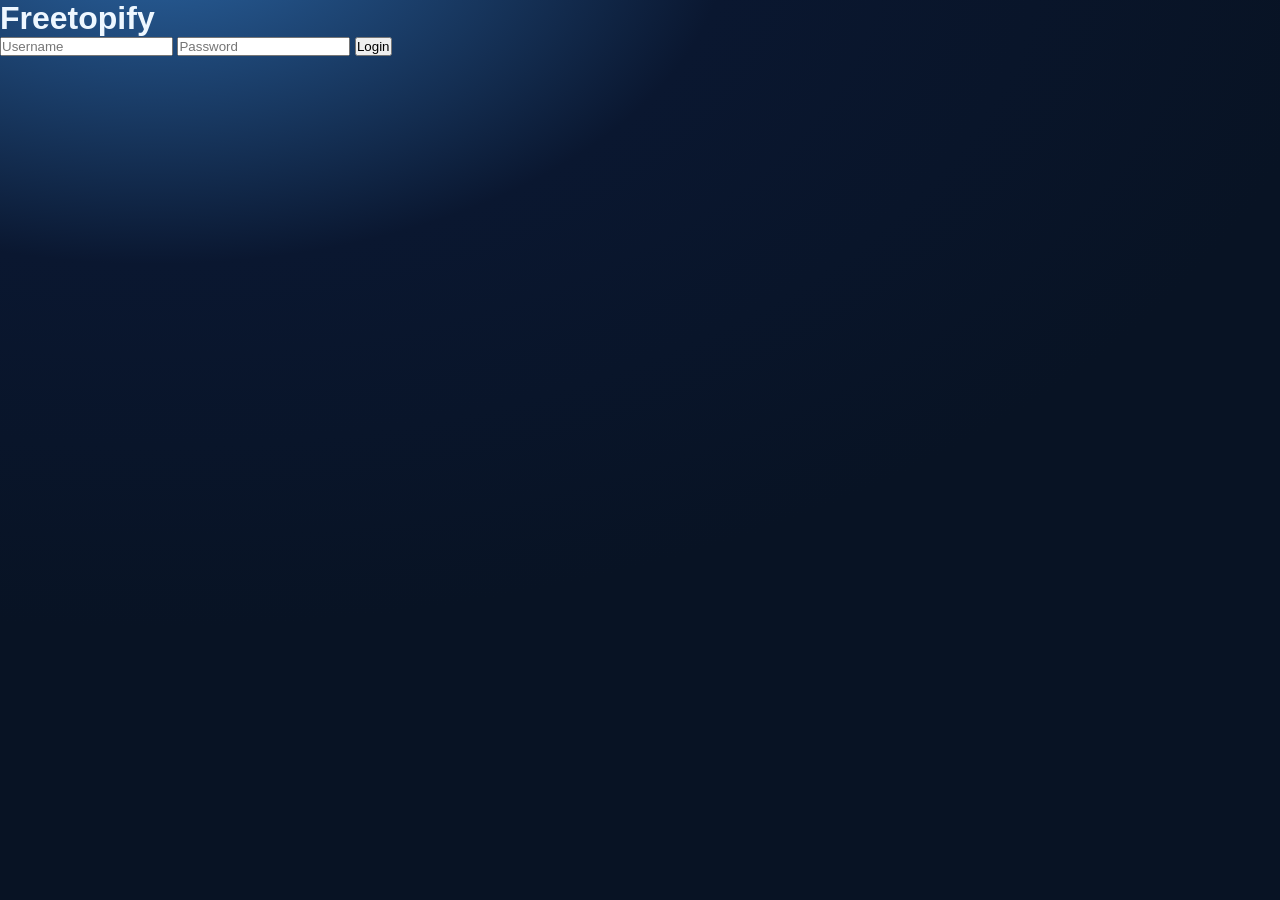
==== web/index.html @ 4fef8835 "style: apply modern Inter font family and fix header text orientation on root page" ====
<!doctype html>
<html lang="en">
<head>
  <meta charset="utf-8" />
  <meta name="viewport" content="width=device-width, initial-scale=1" />
  <title>Freetopify</title>
  <link rel="stylesheet" href="/web/css/reset.css" />
  <link rel="preconnect" href="https://fonts.googleapis.com">
  <link rel="preconnect" href="https://fonts.gstatic.com" crossorigin>
  <link href="https://fonts.googleapis.com/css2?family=Inter:wght@400;500;600;700&display=swap" rel="stylesheet">
  <link rel="stylesheet" href="/web/css/variables.css" />
  <link rel="stylesheet" href="/web/css/app.css" />
</head>
<body>
  <div class="app-shell">
    <aside class="sidebar">
      <div class="brand">Freetopify</div>
      <nav class="side-nav">
        <a href="#library" class="side-link">Library</a>
        <a href="#player" class="side-link">Now Playing</a>
        <a href="#downloads" class="side-link">Downloads</a>
        <a href="#settings" class="side-link">Settings</a>
      </nav>
    </aside>

    <section class="content-wrap">
      <header class="content-top">
        <div style="display:flex;align-items:center;gap:12px;">
          <button id="btn-global-back" class="secondary-btn" title="Back" disabled>← Back</button>
          <div class="content-title">Your Music</div>
        </div>
      </header>
      <main id="app" class="view">Loading...</main>
    </section>

    <aside class="right-panel" id="right-panel">
      <div class="right-title">Queue</div>
      <div id="queue-list" class="queue-list">No tracks queued</div>
    </aside>
  </div>

  <footer class="now-bar" id="now-bar">
    <div class="now-meta">
      <img class="thumb-img" id="now-thumb-img" alt="" />
      <div class="thumb-fallback" id="now-thumb-fallback">♪</div>
      <div class="now-text">
        <div class="now-title" id="now-title">Nothing playing</div>
        <div class="now-sub" id="now-sub">Pick a song from Library</div>
      </div>
    </div>

    <div class="now-controls">
      <div class="control-buttons">
        <button id="btn-shuffle" class="ctl"><svg viewBox="0 0 24 24" fill="currentColor" width="20" height="20"><path d="M10.59 9.17L5.41 4 4 5.41l5.17 5.17 1.42-1.41zM14.5 4l2.04 2.04L4 18.59 5.41 20 17.96 7.46 20 9.5V4h-5.5zm.33 9.41l-1.41 1.41 3.13 3.13L14.5 20H20v-5.5l-2.04 2.04-3.13-3.13z"/></svg></button>
        <button id="btn-prev" class="ctl"><svg viewBox="0 0 24 24" fill="currentColor" width="24" height="24"><path d="M6 6h2v12H6zm3.5 6l8.5 6V6z"/></svg></button>
        <button id="btn-play" class="ctl ctl-main"><svg viewBox="0 0 24 24" fill="currentColor" width="24" height="24"><path d="M8 5v14l11-7z"/></svg></button>
        <button id="btn-next" class="ctl"><svg viewBox="0 0 24 24" fill="currentColor" width="24" height="24"><path d="M6 18l8.5-6L6 6v12zM16 6v12h2V6h-2z"/></svg></button>
        <button id="btn-repeat" class="ctl"><svg viewBox="0 0 24 24" fill="currentColor" width="20" height="20"><path d="M7 7h10v3l4-4-4-4v3H5v6h2V7zm10 10H7v-3l-4 4 4 4v-3h12v-6h-2v4z"/></svg></button>
      </div>
      <div class="progress-wrap">
        <span id="now-time">0:00</span>
        <input id="seek" type="range" min="0" max="100" value="0" />
        <span id="now-dur">0:00</span>
      </div>
    </div>

    <div class="volume-wrap">
      <svg viewBox="0 0 24 24" fill="#9db8d2" width="20" height="20"><path d="M3 9v6h4l5 5V4L7 9H3zm13.5 3c0-1.77-1.02-3.29-2.5-4.03v8.05c1.48-.73 2.5-2.25 2.5-4.02zM14 3.23v2.06c2.89.86 5 3.54 5 6.71s-2.11 5.85-5 6.71v2.06c4.01-.91 7-4.49 7-8.77s-2.99-7.86-7-8.77z"/></svg>
      <input id="volume" type="range" min="0" max="100" value="80" />
    </div>
  </footer>

  <script type="module" src="/web/js/app.js"></script>
</body>
</html>
---- web/css/variables.css ----
:root {
  --bg: #0f141a;
  --surface: #18222d;
  --text: #e6edf3;
  --muted: #9fb1c1;
  --accent: #f59e0b;
}
---- web/css/app.css ----
:root {
  --bg0: #0a1730;
  --bg1: #102546;
  --bg2: #16345f;
  --bg3: #1d4578;
  --line: #3971ab;
  --text: #eef7ff;
  --muted: #b3cae3;
  --blue: #4aa3ff;
  --blue-2: #7ebcff;
  --radius-lg: 18px;
  --radius-md: 14px;
  --radius-sm: 10px;
  --space-1: 8px;
  --space-2: 16px;
  --space-3: 24px;
}

html, body {
  height: 100%;
}

body {
  margin: 0;
  font-family: "Inter", -apple-system, BlinkMacSystemFont, "Segoe UI", Roboto, Oxygen, Ubuntu, Cantarell, "Open Sans", "Helvetica Neue", sans-serif;
  color: var(--text);
  background: radial-gradient(1200px 700px at 12% -8%, #2b65a3 0%, var(--bg0) 48%, #081324 100%);
  overflow: hidden;
}

a { color: inherit; }

.app-shell {
  height: calc(100vh - 96px);
  display: grid;
  grid-template-columns: 260px minmax(720px, 1fr) 300px;
  gap: var(--space-2);
  padding: var(--space-2);
}

.sidebar, .content-wrap, .right-panel {
  position: relative;
  background: linear-gradient(180deg, rgba(29,69,120,0.48), rgba(11,25,44,0.88));
  border: 1px solid rgba(126, 188, 255, 0.14);
  border-radius: var(--radius-lg);
  backdrop-filter: blur(8px);
  box-shadow: 0 12px 36px rgba(3, 8, 20, 0.35);
}

.sidebar::before, .content-wrap::before, .right-panel::before, .panel::before {
  content: "";
  position: absolute;
  inset: 0;
  border-radius: inherit;
  padding: 1px;
  background: linear-gradient(135deg, rgba(170, 220, 255, 0.26), rgba(102, 172, 245, 0.08) 45%, rgba(60, 112, 170, 0.04));
  -webkit-mask: linear-gradient(#000 0 0) content-box, linear-gradient(#000 0 0);
  -webkit-mask-composite: xor;
  mask-composite: exclude;
  pointer-events: none;
}

.sidebar {
  padding: 20px 16px;
}

.brand {
  font-weight: 800;
  font-size: 2rem;
  letter-spacing: 0.4px;
  margin-bottom: 22px;
}

.side-nav {
  display: grid;
  gap: 8px;
}

.side-link {
  text-decoration: none;
  color: var(--muted);
  padding: 12px 14px;
  border-radius: var(--radius-sm);
  font-size: 1rem;
  font-weight: 600;
}

.side-link:hover,
.side-link.active {
  color: var(--text);
  background: rgba(44, 142, 255, 0.22);
}

.content-wrap {
  display: grid;
  grid-template-rows: auto 1fr;
  overflow: hidden;
}

.content-top {
  padding: var(--space-2) var(--space-3) 12px;
  border-bottom: 1px solid rgba(98, 168, 255, 0.18);
}

.content-title {
  font-size: 1.45rem;
  font-weight: 750;
}

.view {
  overflow: auto;
  padding: var(--space-2) var(--space-3);
}

.right-panel {
  padding: var(--space-2) 14px;
  overflow: hidden;
  display: grid;
  grid-template-rows: auto 1fr;
}

.right-title {
  font-size: 1.1rem;
  font-weight: 700;
  margin-bottom: 12px;
}

.queue-list {
  overflow: auto;
  color: var(--muted);
  font-size: 0.95rem;
}

.now-bar {
  height: 80px;
  margin: 0 var(--space-2) var(--space-2);
  border: 1px solid rgba(83, 145, 206, 0.16);
  border-radius: var(--radius-md);
  background: linear-gradient(180deg, rgba(24,58,96,0.86), rgba(10,24,42,0.95));
  display: grid;
  grid-template-columns: 1fr minmax(460px, 1.6fr) 1fr;
  gap: 12px;
  align-items: center;
  padding: 8px 14px;
  box-shadow: 0 10px 30px rgba(2, 10, 22, 0.45);
}

.now-meta {
  display: flex;
  align-items: center;
  gap: 12px;
  min-width: 0;
}

.thumb-fallback, .thumb-img {
  width: 56px;
  height: 56px;
  border-radius: 10px;
}

.thumb-fallback {
  background: linear-gradient(135deg, #2c8eff, #12395b);
  display: grid;
  place-items: center;
  font-size: 1.2rem;
  font-weight: 700;
  flex: 0 0 auto;
}

.thumb-img {
  object-fit: cover;
  border: 1px solid rgba(126, 188, 255, 0.32);
}

.now-text { min-width: 0; }

.now-title {
  font-size: 0.95rem;
  font-weight: 700;
  white-space: nowrap;
  overflow: hidden;
  text-overflow: ellipsis;
}

.now-sub {
  font-size: 0.82rem;
  color: var(--muted);
  white-space: nowrap;
  overflow: hidden;
  text-overflow: ellipsis;
}

.now-controls {
  display: grid;
  gap: 6px;
}

.control-buttons {
  display: flex;
  justify-content: center;
  gap: 10px;
}

.ctl {
  width: 38px;
  height: 38px;
  border-radius: 50%;
  border: none;
  background: transparent;
  color: #9db8d2;
  cursor: pointer;
  display: flex;
  align-items: center;
  justify-content: center;
  transition: all 0.2s ease;
}
.ctl:hover {
  color: #fff;
  background: rgba(255, 255, 255, 0.1);
}
.ctl-active {
  color: var(--blue);
}

.ctl-main {
  width: 44px;
  height: 44px;
  background: var(--blue);
  color: #04101b;
}
.ctl-main:hover {
  background: #90c2f8;
  color: #04101b;
  transform: scale(1.05);
}

.progress-wrap {
  display: grid;
  grid-template-columns: 42px 1fr 42px;
  align-items: center;
  gap: 8px;
  color: var(--muted);
  font-size: 0.78rem;
}

input[type="range"] {
  accent-color: var(--blue-2);
}

.volume-wrap {
  display: flex;
  justify-content: flex-end;
  align-items: center;
  gap: 8px;
}

.volume-wrap input {
  width: 140px;
}

.panel {
  position: relative;
  background: rgba(8, 18, 30, 0.66);
  border: 1px solid rgba(98, 168, 255, 0.14);
  border-radius: var(--radius-md);
  padding: 14px;
  box-shadow: inset 0 1px 0 rgba(189, 231, 255, 0.06);
}

.player-hero {
  position: relative;
  overflow: hidden;
  min-height: 460px;
}

.player-ambient {
  position: absolute;
  inset: -20% -10% auto -10%;
  height: 70%;
  background:
    radial-gradient(circle at 25% 40%, rgba(108, 189, 255, 0.30), transparent 44%),
    radial-gradient(circle at 65% 30%, rgba(111, 98, 255, 0.22), transparent 48%),
    radial-gradient(circle at 50% 70%, rgba(29, 107, 201, 0.28), transparent 50%);
  filter: blur(36px) saturate(1.2);
  pointer-events: none;
}

.player-stage {
  position: relative;
  z-index: 1;
  display: grid;
  grid-template-columns: 360px minmax(260px, 1fr);
  gap: 28px;
  align-items: center;
  min-height: 400px;
  padding: 16px 10px 8px;
}

.vinyl-wrap {
  display: grid;
  place-items: center;
}

.vinyl-disk {
  width: 300px;
  height: 300px;
  border-radius: 50%;
  position: relative;
  background:
    radial-gradient(circle at 50% 50%, #0f1d2b 0 18%, #05090f 19% 100%);
  box-shadow:
    0 0 0 8px rgba(119, 187, 255, 0.06),
    0 30px 50px rgba(3, 8, 20, 0.65),
    0 0 80px rgba(85, 170, 255, 0.2);
}

.vinyl-grooves {
  position: absolute;
  inset: 8%;
  border-radius: 50%;
  background:
    repeating-radial-gradient(circle at center,
      rgba(230, 245, 255, 0.04) 0 1px,
      rgba(0, 0, 0, 0) 1px 6px);
}

.vinyl-art, .vinyl-fallback {
  position: absolute;
  width: 148px;
  height: 148px;
  border-radius: 50%;
  left: 50%;
  top: 50%;
  transform: translate(-50%, -50%);
}

.vinyl-art {
  object-fit: cover;
  border: 3px solid rgba(195, 227, 255, 0.35);
}

.vinyl-fallback {
  display: grid;
  place-items: center;
  background: linear-gradient(135deg, #5caeff, #1d4f82);
  color: #eaf6ff;
  font-size: 2rem;
  font-weight: 800;
}

.vinyl-core {
  position: absolute;
  width: 16px;
  height: 16px;
  border-radius: 50%;
  background: #d4e7fb;
  left: 50%;
  top: 50%;
  transform: translate(-50%, -50%);
  box-shadow: 0 0 0 3px #5a6f85;
}

.vinyl-disk.spinning {
  animation: spinDisc 10s linear infinite;
}

@keyframes spinDisc {
  from { transform: rotate(0deg); }
  to { transform: rotate(360deg); }
}

.player-meta {
  max-width: 720px;
}

.hero-title {
  font-size: clamp(1.8rem, 3vw, 3rem);
  line-height: 1.08;
  font-weight: 800;
  letter-spacing: 0.2px;
  margin-top: 2px;
  text-wrap: balance;
}

.hero-path {
  margin-top: 10px;
  color: var(--muted);
  font-size: 0.95rem;
  overflow-wrap: anywhere;
}

.crumb {
  color: var(--muted);
  margin-bottom: 12px;
  font-size: 0.95rem;
}

.crumb a {
  color: var(--muted);
  text-decoration: none;
}

.crumb a:hover {
  color: var(--text);
}

.section-title {
  font-weight: 700;
  margin-bottom: 10px;
}

.folder-grid {
  display: grid;
  grid-template-columns: repeat(auto-fill, minmax(280px, 1fr));
  gap: 14px;
}

.folder-card {
  position: relative;
  display: flex;
  align-items: center;
  gap: 16px;
  background: #0c1b2b;
  border: 1px solid rgba(98, 168, 255, 0.16);
  padding: 12px;
  border-radius: var(--radius-md);
  cursor: pointer;
  box-shadow: inset 0 1px 0 rgba(189,231,255,0.04);
  transition: transform 180ms ease, border-color 180ms ease, box-shadow 180ms ease, background 180ms ease;
  text-align: left;
  width: 100%;
  box-sizing: border-box;
}

.folder-card:hover {
  border-color: rgba(126, 188, 255, 0.52);
  background: #122943;
  transform: translateY(-2px);
  box-shadow: 0 8px 24px rgba(3, 8, 20, 0.28);
}

.folder-card-cover-wrap {
  width: 64px;
  height: 64px;
  border-radius: var(--radius-sm);
  overflow: hidden;
  flex-shrink: 0;
  background: linear-gradient(135deg, #1d4578, #0a1730);
  display: grid;
  place-items: center;
  box-shadow: 0 4px 12px rgba(0, 0, 0, 0.3);
}

.folder-card-cover {
  width: 100%;
  height: 100%;
  object-fit: cover;
  transition: transform 300ms ease;
}

.folder-card:hover .folder-card-cover {
  transform: scale(1.08);
}

.folder-card-body {
  display: flex;
  flex-direction: column;
  gap: 4px;
  overflow: hidden;
}

.folder-card-body strong {
  font-size: 1.05rem;
  font-weight: 700;
  color: var(--text);
  white-space: nowrap;
  overflow: hidden;
  text-overflow: ellipsis;
}

.folder-card .track-ext {
  color: var(--muted);
  font-size: 0.85rem;
}

.track-table {
  width: 100%;
  border-collapse: collapse;
}

.track-table tr {
  border-bottom: 1px solid rgba(98, 168, 255, 0.1);
}

.track-table td {
  padding: 10px 6px;
  vertical-align: middle;
}

.track-row-btn {
  width: 100%;
  display: grid;
  grid-template-columns: 38px 1fr 56px 64px;
  align-items: center;
  gap: 10px;
  background: transparent;
  border: none;
  color: var(--text);
  text-align: left;
  cursor: pointer;
  padding: 0;
}

.mini-thumb-fallback, .mini-thumb-img {
  width: 34px;
  height: 34px;
  border-radius: 8px;
}

.mini-thumb-fallback {
  background: linear-gradient(135deg, #2c8eff, #12395b);
  display: grid;
  place-items: center;
  font-size: 0.8rem;
  font-weight: 700;
}

.mini-thumb-img {
  object-fit: cover;
  border: 1px solid rgba(126, 188, 255, 0.32);
}

.track-name {
  font-size: 0.95rem;
  white-space: nowrap;
  overflow: hidden;
  text-overflow: ellipsis;
}

.track-ext, .track-time {
  color: var(--muted);
  font-size: 0.82rem;
  text-align: right;
}

.empty-note {
  text-align: left !important;
  color: var(--muted) !important;
  padding: 10px 2px;
}

.primary-btn {
  background: var(--blue);
  color: #04101b;
  border: none;
  border-radius: 999px;
  padding: 10px 16px;
  font-weight: 700;
  cursor: pointer;
}

.secondary-btn {
  background: rgba(74, 163, 255, 0.14);
  color: var(--text);
  border: 1px solid rgba(126, 188, 255, 0.45);
  border-radius: 999px;
  padding: 8px 12px;
  font-weight: 700;
  cursor: pointer;
}

.secondary-btn:disabled {
  opacity: 0.45;
  cursor: default;
}

.form-grid {
  display: grid;
  gap: 10px;
}

.text-input, .select-input {
  width: 100%;
  background: #0b1a29;
  border: 1px solid rgba(98, 168, 255, 0.28);
  border-radius: 10px;
  color: var(--text);
  padding: 10px 12px;
}

.log {
  margin-top: 12px;
  min-height: 180px;
  max-height: 280px;
  overflow: auto;
  background: #081522;
  border: 1px solid rgba(98, 168, 255, 0.22);
  border-radius: 10px;
  padding: 10px;
  color: var(--muted);
  font-size: 0.83rem;
}

@media (max-width: 1200px) {
  .app-shell {
    grid-template-columns: 220px 1fr;
  }
  .right-panel { display: none; }
}

@media (max-width: 900px) {
  .app-shell {
    grid-template-columns: 1fr;
    height: calc(100vh - 120px);
  }
  .sidebar { display: none; }
  .now-bar {
    grid-template-columns: 1fr;
    height: auto;
    gap: 8px;
  }
  .volume-wrap { justify-content: flex-start; }
  .player-stage {
    grid-template-columns: 1fr;
    justify-items: center;
    text-align: center;
    min-height: auto;
  }
  .vinyl-disk {
    width: 240px;
    height: 240px;
  }
  .vinyl-art, .vinyl-fallback {
    width: 118px;
    height: 118px;
  }
}

/* Modal metadata editor */
.meta-modal {
  position: fixed;
  inset: 0;
  display: grid;
  place-items: center;
  background: rgba(2, 6, 12, 0.6);
  z-index: 9998;
}
.meta-panel {
  width: min(760px, 92%);
  max-height: 86vh;
  overflow: auto;
  padding: 18px;
  box-shadow: 0 20px 60px rgba(2,10,22,0.7);
}
.meta-panel .text-input {
  width: 100%;
}

.meta-panel textarea.text-input {
  min-height: 80px;
  resize: vertical;
}
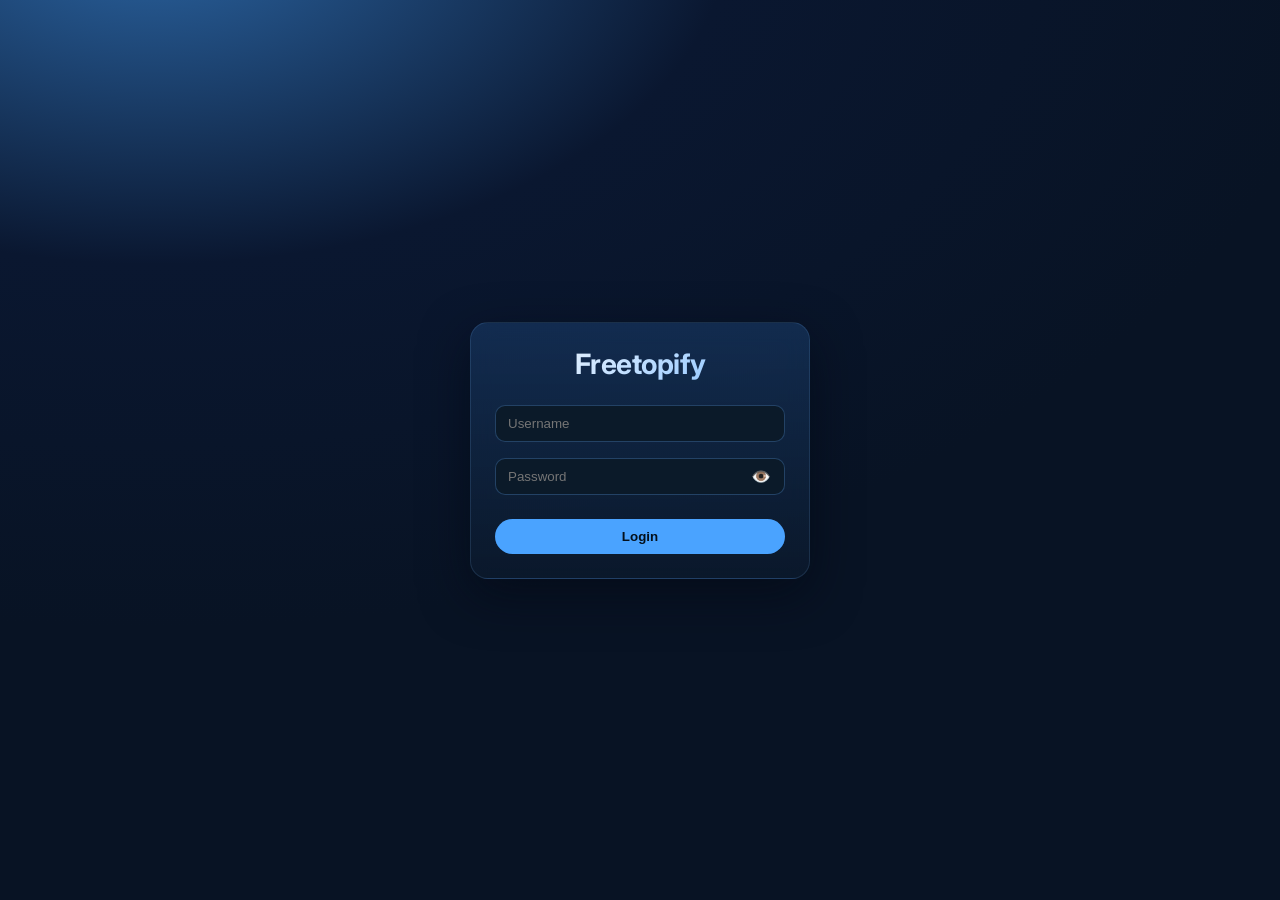
==== commit 372cd415: "fix: harden auth and web client handling" ====
--- a/web/index.html
+++ b/web/index.html
@@ -5,9 +5,6 @@
   <meta name="viewport" content="width=device-width, initial-scale=1" />
   <title>Freetopify</title>
   <link rel="stylesheet" href="/web/css/reset.css" />
-  <link rel="preconnect" href="https://fonts.googleapis.com">
-  <link rel="preconnect" href="https://fonts.gstatic.com" crossorigin>
-  <link href="https://fonts.googleapis.com/css2?family=Inter:wght@400;500;600;700&display=swap" rel="stylesheet">
   <link rel="stylesheet" href="/web/css/variables.css" />
   <link rel="stylesheet" href="/web/css/app.css" />
 </head>
--- a/web/css/app.css
+++ b/web/css/app.css
@@ -25,13 +25,17 @@
   font-family: "Inter", -apple-system, BlinkMacSystemFont, "Segoe UI", Roboto, Oxygen, Ubuntu, Cantarell, "Open Sans", "Helvetica Neue", sans-serif;
   color: var(--text);
   background: radial-gradient(1200px 700px at 12% -8%, #2b65a3 0%, var(--bg0) 48%, #081324 100%);
+  display: flex;
+  flex-direction: column;
+  height: 100dvh;
   overflow: hidden;
 }
 
 a { color: inherit; }
 
 .app-shell {
-  height: calc(100vh - 96px);
+  flex: 1;
+  min-height: 0;
   display: grid;
   grid-template-columns: 260px minmax(720px, 1fr) 300px;
   gap: var(--space-2);
@@ -132,6 +136,7 @@
 }
 
 .now-bar {
+  flex-shrink: 0;
   height: 80px;
   margin: 0 var(--space-2) var(--space-2);
   border: 1px solid rgba(83, 145, 206, 0.16);
@@ -661,4 +666,125 @@
   resize: vertical;
 }
 
-
+/* =========================================
+   RESPONSIVE DESIGN BREAKPOINTS
+========================================= */
+
+/* Tablet / Small Desktop */
+@media (max-width: 1024px) {
+  .app-shell {
+    grid-template-columns: 200px 1fr;
+    grid-template-rows: 1fr auto;
+  }
+  
+  /* Move right panel (queue) below the main content */
+  .right-panel {
+    grid-column: 1 / -1;
+    min-height: 200px;
+    height: auto;
+  }
+}
+
+/* Mobile Devices */
+@media (max-width: 768px) {
+  .app-shell {
+    display: flex;
+    flex-direction: column;
+    height: auto;
+    min-height: 0;
+    padding: var(--space-1);
+  }
+
+  .content-wrap {
+    flex: 1;
+    min-height: 0;
+  }
+
+  .right-panel {
+    flex-shrink: 0;
+  }
+
+  .sidebar {
+    padding: 12px;
+    display: flex;
+    flex-direction: column;
+    gap: 8px;
+  }
+  
+  .brand {
+    font-size: 1.5rem;
+    margin-bottom: 0;
+    text-align: center;
+  }
+
+  /* Make sidebar navigation horizontal and scrollable */
+  .side-nav {
+    display: flex;
+    flex-direction: row;
+    overflow-x: auto;
+    gap: 8px;
+    padding-bottom: 4px;
+    /* hide scrollbar */
+    -ms-overflow-style: none;  
+    scrollbar-width: none;  
+  }
+  .side-nav::-webkit-scrollbar { 
+    display: none; 
+  }
+  .side-link {
+    white-space: nowrap;
+    padding: 8px 12px;
+    font-size: 0.9rem;
+  }
+
+  /* Adjust main content view */
+  .view {
+    padding: var(--space-1);
+  }
+
+  .content-top {
+    padding: var(--space-1) var(--space-1) 8px;
+  }
+
+  /* Folder grid should fit 2 items on narrow screens */
+  .folder-grid {
+    grid-template-columns: repeat(auto-fill, minmax(140px, 1fr));
+    gap: 12px;
+  }
+
+  .folder-card-body strong {
+    font-size: 0.9rem;
+  }
+
+  /* Track table adjustments */
+  .track-time, .track-ext {
+    font-size: 0.8rem;
+  }
+
+  /* Now Playing Bar vertical stacking */
+  .now-bar {
+    height: auto;
+    grid-template-columns: 1fr;
+    grid-template-rows: auto auto auto;
+    gap: 16px;
+    padding: 16px;
+    margin: 0 var(--space-1) var(--space-1);
+  }
+
+  .now-meta {
+    justify-content: center;
+    text-align: center;
+  }
+
+  .volume-wrap {
+    justify-content: center;
+  }
+
+  /* Accessibility touch targets */
+  .primary-btn, .secondary-btn, .ctl {
+    min-height: 44px;
+    min-width: 44px;
+  }
+}
+
+
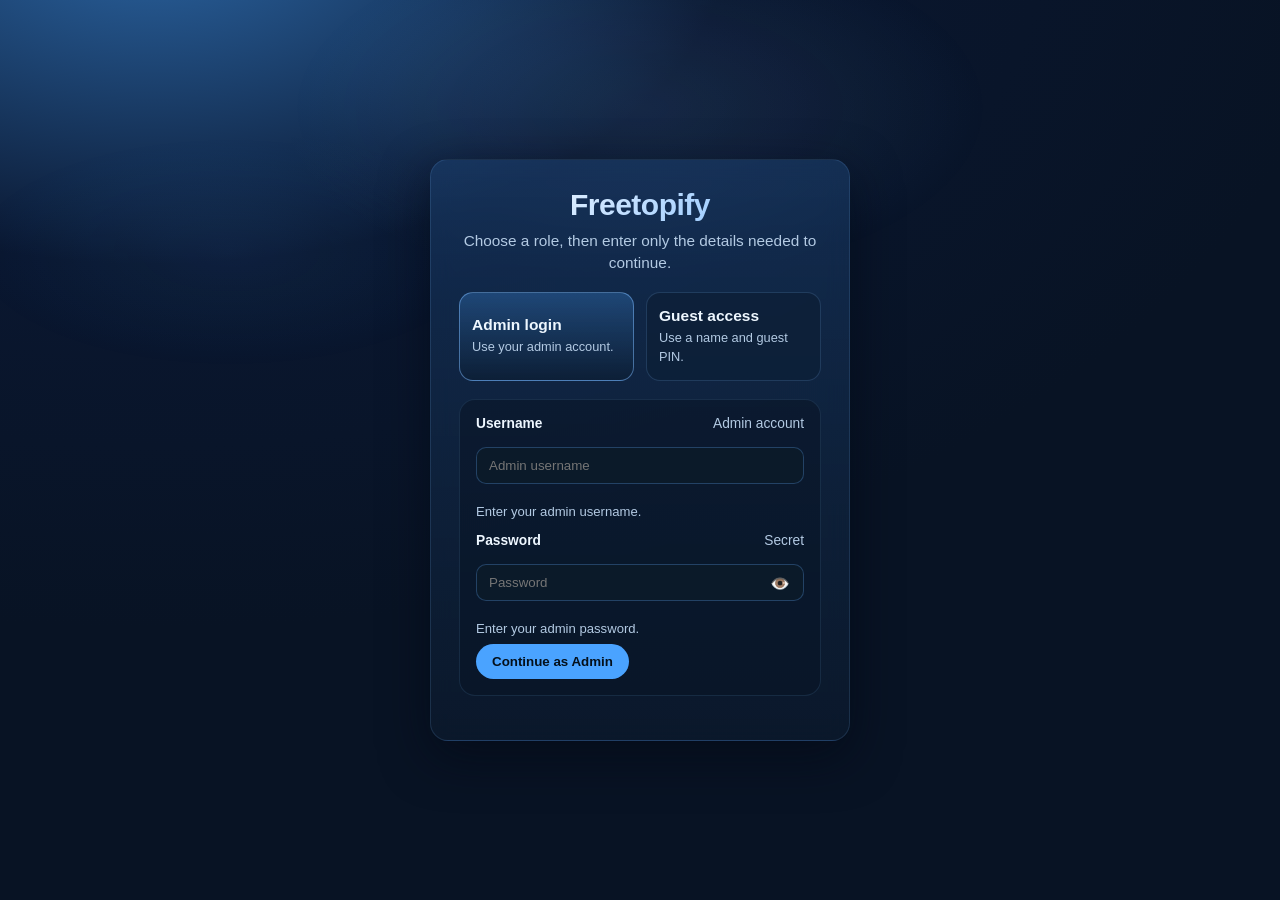
==== commit 9ea92aa6: "web: simplify login and support guest access" ====
--- a/web/index.html
+++ b/web/index.html
@@ -67,6 +67,6 @@
     </div>
   </footer>
 
-  <script type="module" src="/web/js/app.js"></script>
+  <script type="module" src="/web/js/app.js?v=20260524-1"></script>
 </body>
 </html>
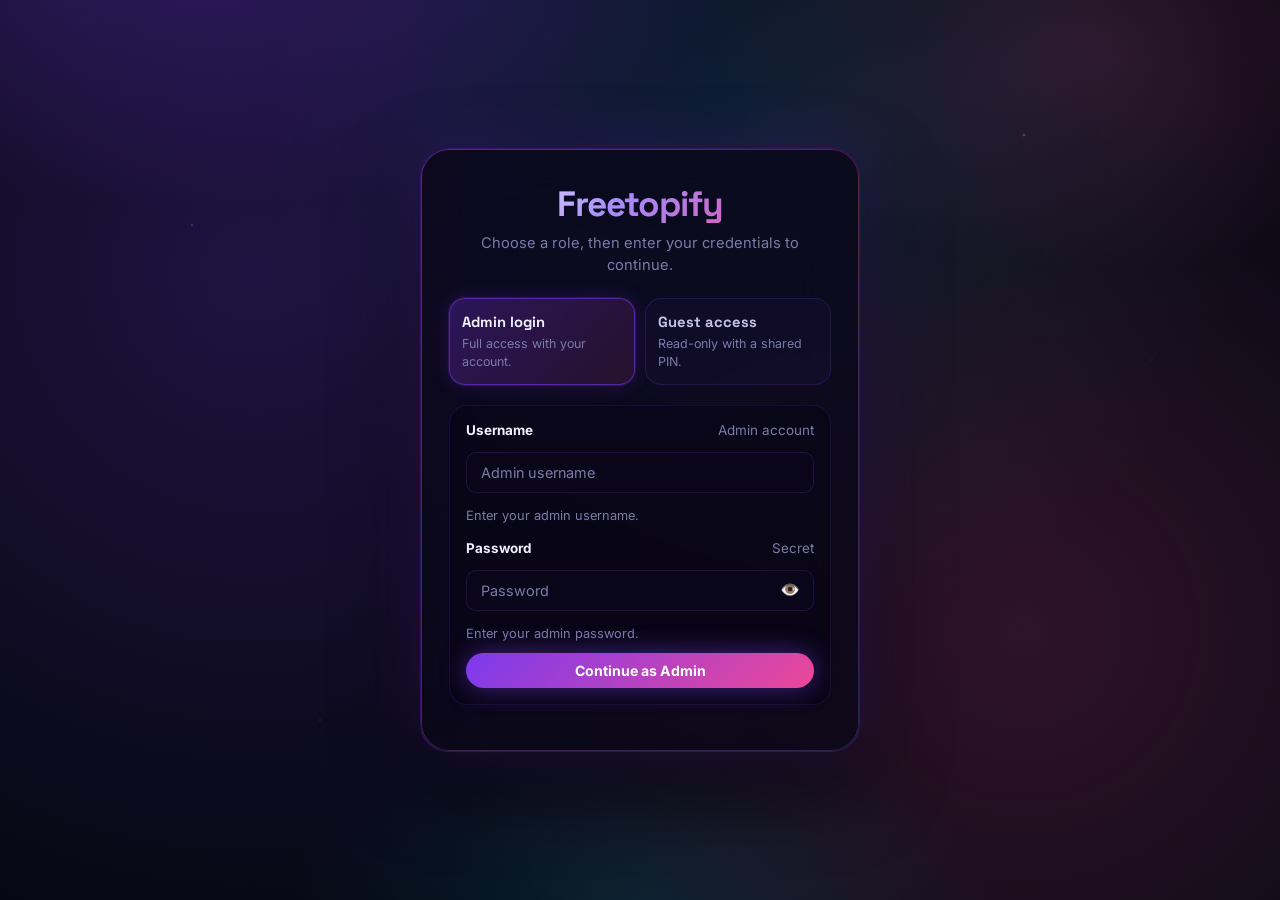
==== commit c53de5c0: "style: gen z redesign — neon glassmorphism, full responsive, about overhaul Complete frontend overha" ====
--- a/web/index.html
+++ b/web/index.html
@@ -3,20 +3,40 @@
 <head>
   <meta charset="utf-8" />
   <meta name="viewport" content="width=device-width, initial-scale=1" />
+  <meta name="description" content="Freetopify — Private, folder-first music player for your local network." />
   <title>Freetopify</title>
-  <link rel="stylesheet" href="/web/css/reset.css" />
-  <link rel="stylesheet" href="/web/css/variables.css" />
-  <link rel="stylesheet" href="/web/css/app.css" />
+  <link rel="preconnect" href="https://fonts.googleapis.com" />
+  <link rel="preconnect" href="https://fonts.gstatic.com" crossorigin />
+  <link href="https://fonts.googleapis.com/css2?family=Space+Grotesk:wght@400;500;600;700&family=Inter:ital,wght@0,400;0,500;0,600;0,700;0,800;1,400&display=swap" rel="stylesheet" />
+  <link rel="stylesheet" href="/web/css/reset.css?v=20260524-8" />
+  <link rel="stylesheet" href="/web/css/variables.css?v=20260524-8" />
+  <link rel="stylesheet" href="/web/css/app.css?v=20260524-8" />
 </head>
 <body>
   <div class="app-shell">
     <aside class="sidebar">
       <div class="brand">Freetopify</div>
       <nav class="side-nav">
-        <a href="#library" class="side-link">Library</a>
-        <a href="#player" class="side-link">Now Playing</a>
-        <a href="#downloads" class="side-link">Downloads</a>
-        <a href="#settings" class="side-link">Settings</a>
+        <a href="#library" class="side-link" id="nav-library">
+          <svg class="nav-icon" viewBox="0 0 24 24" fill="currentColor"><path d="M20 2H8c-1.1 0-2 .9-2 2v12c0 1.1.9 2 2 2h12c1.1 0 2-.9 2-2V4c0-1.1-.9-2-2-2zm-2 5h-3v5.5a2.5 2.5 0 0 1-5 0 2.5 2.5 0 0 1 2.5-2.5c.57 0 1.08.19 1.5.5V5h4v2zM4 6H2v14c0 1.1.9 2 2 2h14v-2H4V6z"/></svg>
+          Library
+        </a>
+        <a href="#player" class="side-link" id="nav-player">
+          <svg class="nav-icon" viewBox="0 0 24 24" fill="currentColor"><path d="M12 3v10.55c-.59-.34-1.27-.55-2-.55-2.21 0-4 1.79-4 4s1.79 4 4 4 4-1.79 4-4V7h4V3h-6z"/></svg>
+          Now Playing
+        </a>
+        <a href="#downloads" class="side-link" id="nav-downloads">
+          <svg class="nav-icon" viewBox="0 0 24 24" fill="currentColor"><path d="M19 9h-4V3H9v6H5l7 7 7-7zM5 18v2h14v-2H5z"/></svg>
+          Downloads
+        </a>
+        <a href="#settings" class="side-link" id="nav-settings">
+          <svg class="nav-icon" viewBox="0 0 24 24" fill="currentColor"><path d="M19.14 12.94c.04-.3.06-.61.06-.94s-.02-.64-.07-.94l2.03-1.58a.49.49 0 0 0 .12-.61l-1.92-3.32a.488.488 0 0 0-.59-.22l-2.39.96c-.5-.38-1.03-.7-1.62-.94l-.36-2.54a.484.484 0 0 0-.48-.41h-3.84c-.24 0-.43.17-.47.41l-.36 2.54c-.59.24-1.13.57-1.62.94l-2.39-.96c-.22-.08-.47 0-.59.22L2.74 8.87c-.12.21-.08.47.12.61l2.03 1.58c-.05.3-.09.63-.09.94s.02.64.07.94l-2.03 1.58a.49.49 0 0 0-.12.61l1.92 3.32c.12.22.37.29.59.22l2.39-.96c.5.38 1.03.7 1.62.94l.36 2.54c.05.24.24.41.48.41h3.84c.24 0 .44-.17.47-.41l.36-2.54c.59-.24 1.13-.56 1.62-.94l2.39.96c.22.08.47 0 .59-.22l1.92-3.32c.12-.22.07-.47-.12-.61l-2.01-1.58zM12 15.6c-1.98 0-3.6-1.62-3.6-3.6s1.62-3.6 3.6-3.6 3.6 1.62 3.6 3.6-1.62 3.6-3.6 3.6z"/></svg>
+          Settings
+        </a>
+        <a href="#about" class="side-link" id="nav-about">
+          <svg class="nav-icon" viewBox="0 0 24 24" fill="currentColor"><path d="M12 2C6.48 2 2 6.48 2 12s4.48 10 10 10 10-4.48 10-10S17.52 2 12 2zm1 15h-2v-6h2v6zm0-8h-2V7h2v2z"/></svg>
+          About
+        </a>
       </nav>
     </aside>
 
@@ -48,11 +68,11 @@
 
     <div class="now-controls">
       <div class="control-buttons">
-        <button id="btn-shuffle" class="ctl"><svg viewBox="0 0 24 24" fill="currentColor" width="20" height="20"><path d="M10.59 9.17L5.41 4 4 5.41l5.17 5.17 1.42-1.41zM14.5 4l2.04 2.04L4 18.59 5.41 20 17.96 7.46 20 9.5V4h-5.5zm.33 9.41l-1.41 1.41 3.13 3.13L14.5 20H20v-5.5l-2.04 2.04-3.13-3.13z"/></svg></button>
-        <button id="btn-prev" class="ctl"><svg viewBox="0 0 24 24" fill="currentColor" width="24" height="24"><path d="M6 6h2v12H6zm3.5 6l8.5 6V6z"/></svg></button>
+        <button id="btn-shuffle" class="ctl"><svg viewBox="0 0 24 24" fill="currentColor" width="18" height="18"><path d="M10.59 9.17L5.41 4 4 5.41l5.17 5.17 1.42-1.41zM14.5 4l2.04 2.04L4 18.59 5.41 20 17.96 7.46 20 9.5V4h-5.5zm.33 9.41l-1.41 1.41 3.13 3.13L14.5 20H20v-5.5l-2.04 2.04-3.13-3.13z"/></svg></button>
+        <button id="btn-prev" class="ctl"><svg viewBox="0 0 24 24" fill="currentColor" width="22" height="22"><path d="M6 6h2v12H6zm3.5 6 8.5 6V6z"/></svg></button>
         <button id="btn-play" class="ctl ctl-main"><svg viewBox="0 0 24 24" fill="currentColor" width="24" height="24"><path d="M8 5v14l11-7z"/></svg></button>
-        <button id="btn-next" class="ctl"><svg viewBox="0 0 24 24" fill="currentColor" width="24" height="24"><path d="M6 18l8.5-6L6 6v12zM16 6v12h2V6h-2z"/></svg></button>
-        <button id="btn-repeat" class="ctl"><svg viewBox="0 0 24 24" fill="currentColor" width="20" height="20"><path d="M7 7h10v3l4-4-4-4v3H5v6h2V7zm10 10H7v-3l-4 4 4 4v-3h12v-6h-2v4z"/></svg></button>
+        <button id="btn-next" class="ctl"><svg viewBox="0 0 24 24" fill="currentColor" width="22" height="22"><path d="M6 18l8.5-6L6 6v12zM16 6v12h2V6h-2z"/></svg></button>
+        <button id="btn-repeat" class="ctl"><svg viewBox="0 0 24 24" fill="currentColor" width="18" height="18"><path d="M7 7h10v3l4-4-4-4v3H5v6h2V7zm10 10H7v-3l-4 4 4 4v-3h12v-6h-2v4z"/></svg></button>
       </div>
       <div class="progress-wrap">
         <span id="now-time">0:00</span>
@@ -62,11 +82,11 @@
     </div>
 
     <div class="volume-wrap">
-      <svg viewBox="0 0 24 24" fill="#9db8d2" width="20" height="20"><path d="M3 9v6h4l5 5V4L7 9H3zm13.5 3c0-1.77-1.02-3.29-2.5-4.03v8.05c1.48-.73 2.5-2.25 2.5-4.02zM14 3.23v2.06c2.89.86 5 3.54 5 6.71s-2.11 5.85-5 6.71v2.06c4.01-.91 7-4.49 7-8.77s-2.99-7.86-7-8.77z"/></svg>
+      <svg viewBox="0 0 24 24" fill="currentColor" width="18" height="18"><path d="M3 9v6h4l5 5V4L7 9H3zm13.5 3c0-1.77-1.02-3.29-2.5-4.03v8.05c1.48-.73 2.5-2.25 2.5-4.02zM14 3.23v2.06c2.89.86 5 3.54 5 6.71s-2.11 5.85-5 6.71v2.06c4.01-.91 7-4.49 7-8.77s-2.99-7.86-7-8.77z"/></svg>
       <input id="volume" type="range" min="0" max="100" value="80" />
     </div>
   </footer>
 
-  <script type="module" src="/web/js/app.js?v=20260524-1"></script>
+  <script type="module" src="/web/js/app.js?v=20260524-8"></script>
 </body>
 </html>
--- a/web/css/variables.css
+++ b/web/css/variables.css
@@ -1,7 +1,57 @@
 :root {
-  --bg: #0f141a;
-  --surface: #18222d;
-  --text: #e6edf3;
-  --muted: #9fb1c1;
-  --accent: #f59e0b;
+  /* ── Base Background Stack ── */
+  --bg0: #060811;
+  --bg1: #0d0f1e;
+  --bg2: #141629;
+  --bg3: #1c1f38;
+
+  /* ── Neon Palette ── */
+  --violet:    #7c3aed;
+  --violet-2:  #9d5ff5;
+  --pink:      #ec4899;
+  --pink-2:    #f472b6;
+  --cyan:      #06b6d4;
+  --cyan-2:    #22d3ee;
+  --amber:     #f59e0b;
+
+  /* ── Surface & Border ── */
+  --surface-0: rgba(12, 14, 28, 0.82);
+  --surface-1: rgba(20, 22, 42, 0.78);
+  --surface-2: rgba(28, 31, 56, 0.72);
+  --line:      rgba(124, 58, 237, 0.22);
+  --line-2:    rgba(236, 72, 153, 0.14);
+
+  /* ── Text ── */
+  --text:      #f0f0ff;
+  --text-2:    #c4c4e8;
+  --muted:     #7b7ba8;
+
+  /* ── Glow Shadows ── */
+  --glow-violet: 0 0 24px rgba(124, 58, 237, 0.5);
+  --glow-pink:   0 0 20px rgba(236, 72, 153, 0.45);
+  --glow-cyan:   0 0 20px rgba(6, 182, 212, 0.45);
+
+  /* ── Radius ── */
+  --radius-xl: 24px;
+  --radius-lg: 18px;
+  --radius-md: 14px;
+  --radius-sm: 10px;
+  --radius-xs: 6px;
+
+  /* ── Spacing ── */
+  --space-1:  8px;
+  --space-2: 16px;
+  --space-3: 24px;
+  --space-4: 32px;
+
+  /* ── Animation ── */
+  --ease-spring:  cubic-bezier(0.34, 1.56, 0.64, 1);
+  --ease-smooth:  cubic-bezier(0.4, 0, 0.2, 1);
+  --dur-fast:  150ms;
+  --dur-med:   250ms;
+  --dur-slow:  400ms;
+
+  /* ── Typography ── */
+  --font-head: 'Space Grotesk', 'Inter', system-ui, sans-serif;
+  --font-body: 'Inter', system-ui, sans-serif;
 }
--- a/web/css/app.css
+++ b/web/css/app.css
@@ -1,30 +1,18 @@
-:root {
-  --bg0: #0a1730;
-  --bg1: #102546;
-  --bg2: #16345f;
-  --bg3: #1d4578;
-  --line: #3971ab;
-  --text: #eef7ff;
-  --muted: #b3cae3;
-  --blue: #4aa3ff;
-  --blue-2: #7ebcff;
-  --radius-lg: 18px;
-  --radius-md: 14px;
-  --radius-sm: 10px;
-  --space-1: 8px;
-  --space-2: 16px;
-  --space-3: 24px;
-}
-
-html, body {
-  height: 100%;
-}
+/* ============================================================
+   FREETOPIFY — Gen Z Edition  ·  app.css
+   ============================================================ */
+
+/* ── Base ─────────────────────────────────────────────────── */
+html, body { height: 100%; }
 
 body {
-  margin: 0;
-  font-family: "Inter", -apple-system, BlinkMacSystemFont, "Segoe UI", Roboto, Oxygen, Ubuntu, Cantarell, "Open Sans", "Helvetica Neue", sans-serif;
+  font-family: var(--font-body);
   color: var(--text);
-  background: radial-gradient(1200px 700px at 12% -8%, #2b65a3 0%, var(--bg0) 48%, #081324 100%);
+  background: var(--bg0);
+  background-image:
+    radial-gradient(ellipse 80vw 60vh at 15% -10%, rgba(124,58,237,0.28) 0%, transparent 55%),
+    radial-gradient(ellipse 60vw 50vh at 85% 5%,  rgba(236,72,153,0.18) 0%, transparent 50%),
+    radial-gradient(ellipse 50vw 40vh at 50% 100%,rgba(6,182,212,0.14) 0%, transparent 55%);
   display: flex;
   flex-direction: column;
   height: 100dvh;
@@ -33,68 +21,152 @@
 
 a { color: inherit; }
 
+/* ── Animated mesh orbs ────────────────────────────────────── */
+body::before {
+  content: '';
+  position: fixed;
+  inset: 0;
+  background:
+    radial-gradient(circle 600px at 10% 20%,  rgba(124,58,237,0.12), transparent),
+    radial-gradient(circle 500px at 90% 80%,  rgba(236,72,153,0.10), transparent),
+    radial-gradient(circle 400px at 60% 50%,  rgba(6,182,212,0.08), transparent);
+  pointer-events: none;
+  z-index: 0;
+  animation: meshDrift 18s ease-in-out infinite alternate;
+}
+
+@keyframes meshDrift {
+  0%   { transform: translate(0,0) scale(1); }
+  50%  { transform: translate(20px,15px) scale(1.04); }
+  100% { transform: translate(-10px,25px) scale(0.98); }
+}
+
+/* ── App shell grid ────────────────────────────────────────── */
 .app-shell {
+  position: relative;
+  z-index: 1;
   flex: 1;
   min-height: 0;
   display: grid;
-  grid-template-columns: 260px minmax(720px, 1fr) 300px;
-  gap: var(--space-2);
-  padding: var(--space-2);
-}
-
+  grid-template-columns: 220px minmax(0,1fr) 260px;
+  gap: 12px;
+  padding: 12px;
+}
+
+/* ── Glassmorphism panel mixin ─────────────────────────────── */
 .sidebar, .content-wrap, .right-panel {
   position: relative;
-  background: linear-gradient(180deg, rgba(29,69,120,0.48), rgba(11,25,44,0.88));
-  border: 1px solid rgba(126, 188, 255, 0.14);
+  background: var(--surface-0);
+  border: 1px solid var(--line);
   border-radius: var(--radius-lg);
-  backdrop-filter: blur(8px);
-  box-shadow: 0 12px 36px rgba(3, 8, 20, 0.35);
-}
-
-.sidebar::before, .content-wrap::before, .right-panel::before, .panel::before {
-  content: "";
+  backdrop-filter: blur(20px) saturate(1.4);
+  -webkit-backdrop-filter: blur(20px) saturate(1.4);
+  box-shadow:
+    0 2px 0 rgba(255,255,255,0.04) inset,
+    0 16px 40px rgba(0,0,0,0.55);
+  overflow: hidden;
+}
+
+/* inner gradient shimmer border */
+.sidebar::before, .content-wrap::before, .right-panel::before {
+  content: '';
   position: absolute;
   inset: 0;
   border-radius: inherit;
   padding: 1px;
-  background: linear-gradient(135deg, rgba(170, 220, 255, 0.26), rgba(102, 172, 245, 0.08) 45%, rgba(60, 112, 170, 0.04));
+  background: linear-gradient(
+    135deg,
+    rgba(124,58,237,0.45) 0%,
+    rgba(236,72,153,0.2) 40%,
+    rgba(6,182,212,0.15) 100%
+  );
   -webkit-mask: linear-gradient(#000 0 0) content-box, linear-gradient(#000 0 0);
   -webkit-mask-composite: xor;
   mask-composite: exclude;
   pointer-events: none;
 }
 
+/* ── Sidebar ───────────────────────────────────────────────── */
 .sidebar {
-  padding: 20px 16px;
+  padding: 20px 12px 16px;
+  display: flex;
+  flex-direction: column;
+  gap: 8px;
 }
 
 .brand {
-  font-weight: 800;
-  font-size: 2rem;
-  letter-spacing: 0.4px;
-  margin-bottom: 22px;
+  font-family: var(--font-head);
+  font-weight: 700;
+  font-size: 1.6rem;
+  letter-spacing: -0.5px;
+  background: linear-gradient(135deg, #fff 0%, var(--violet-2) 50%, var(--pink) 100%);
+  -webkit-background-clip: text;
+  -webkit-text-fill-color: transparent;
+  background-clip: text;
+  margin-bottom: 4px;
+  padding: 0 6px;
 }
 
 .side-nav {
-  display: grid;
-  gap: 8px;
+  display: flex;
+  flex-direction: column;
+  gap: 3px;
+  align-self: start;
 }
 
 .side-link {
+  display: flex;
+  align-items: center;
+  gap: 10px;
   text-decoration: none;
   color: var(--muted);
-  padding: 12px 14px;
+  padding: 11px 13px;
   border-radius: var(--radius-sm);
-  font-size: 1rem;
+  font-size: 0.93rem;
   font-weight: 600;
-}
-
-.side-link:hover,
+  letter-spacing: 0.01em;
+  transition: color var(--dur-med) var(--ease-smooth),
+              background var(--dur-med) var(--ease-smooth),
+              transform var(--dur-fast) var(--ease-spring);
+  position: relative;
+  overflow: hidden;
+}
+
+.side-link .nav-icon {
+  width: 18px;
+  height: 18px;
+  flex-shrink: 0;
+  opacity: 0.75;
+  transition: opacity var(--dur-med), transform var(--dur-med) var(--ease-spring);
+}
+
+.side-link::before {
+  content: '';
+  position: absolute;
+  inset: 0;
+  background: linear-gradient(90deg, rgba(124,58,237,0.18), rgba(236,72,153,0.08));
+  opacity: 0;
+  transition: opacity var(--dur-med);
+  border-radius: inherit;
+}
+
+.side-link:hover {
+  color: var(--text);
+  transform: translateX(3px);
+}
+.side-link:hover::before { opacity: 1; }
+.side-link:hover .nav-icon { opacity: 1; transform: scale(1.15); }
+
 .side-link.active {
-  color: var(--text);
-  background: rgba(44, 142, 255, 0.22);
-}
-
+  color: #fff;
+  background: linear-gradient(90deg, rgba(124,58,237,0.32), rgba(236,72,153,0.14));
+  border: 1px solid rgba(124,58,237,0.35);
+  box-shadow: var(--glow-violet), inset 0 1px 0 rgba(255,255,255,0.08);
+}
+.side-link.active .nav-icon { opacity: 1; }
+.side-link.active::before { opacity: 0; }
+
+/* ── Content wrap ──────────────────────────────────────────── */
 .content-wrap {
   display: grid;
   grid-template-rows: auto 1fr;
@@ -102,156 +174,324 @@
 }
 
 .content-top {
-  padding: var(--space-2) var(--space-3) 12px;
-  border-bottom: 1px solid rgba(98, 168, 255, 0.18);
+  padding: 14px 20px 12px;
+  border-bottom: 1px solid var(--line);
+  display: flex;
+  align-items: center;
+  gap: 12px;
 }
 
 .content-title {
-  font-size: 1.45rem;
-  font-weight: 750;
+  font-family: var(--font-head);
+  font-size: 1.35rem;
+  font-weight: 700;
+  letter-spacing: -0.3px;
+  background: linear-gradient(90deg, var(--text), var(--text-2));
+  -webkit-background-clip: text;
+  -webkit-text-fill-color: transparent;
+  background-clip: text;
 }
 
 .view {
   overflow: auto;
-  padding: var(--space-2) var(--space-3);
-}
-
+  padding: 0;
+  scroll-behavior: smooth;
+  display: flex;
+  flex-direction: column;
+}
+
+.view > * { min-width: 0; }
+
+/* Inner panels fill view with their own internal padding */
+.view > .panel {
+  flex: 1;
+  min-height: 0;
+  padding: 18px 20px;
+  border-radius: 0;
+  border: none;
+  background: transparent;
+  box-shadow: none;
+}
+
+/* Panels inside panels keep their own styling */
+.panel .panel {
+  background: var(--surface-1);
+  border: 1px solid var(--line);
+  border-radius: var(--radius-lg);
+  box-shadow: 0 12px 36px rgba(0,0,0,0.4);
+}
+
+
+
+.view::-webkit-scrollbar { width: 5px; }
+.view::-webkit-scrollbar-track { background: transparent; }
+.view::-webkit-scrollbar-thumb {
+  background: rgba(124,58,237,0.4);
+  border-radius: 99px;
+}
+
+/* ── Right panel (Queue) ───────────────────────────────────── */
 .right-panel {
-  padding: var(--space-2) 14px;
-  overflow: hidden;
+  padding: 16px 14px;
   display: grid;
   grid-template-rows: auto 1fr;
+  gap: 8px;
+  overflow: hidden;
 }
 
 .right-title {
-  font-size: 1.1rem;
+  font-family: var(--font-head);
+  font-size: 0.85rem;
   font-weight: 700;
-  margin-bottom: 12px;
+  letter-spacing: 0.1em;
+  text-transform: uppercase;
+  color: var(--muted);
+  padding-bottom: 10px;
+  border-bottom: 1px solid var(--line);
 }
 
 .queue-list {
   overflow: auto;
   color: var(--muted);
-  font-size: 0.95rem;
-}
-
+  font-size: 0.88rem;
+  display: flex;
+  flex-direction: column;
+  gap: 2px;
+}
+
+.queue-list::-webkit-scrollbar { width: 3px; }
+.queue-list::-webkit-scrollbar-thumb {
+  background: rgba(124,58,237,0.3);
+  border-radius: 99px;
+}
+
+/* queue item (set via JS) */
+.queue-item {
+  padding: 7px 8px;
+  border-radius: var(--radius-xs);
+  cursor: pointer;
+  transition: background var(--dur-fast), color var(--dur-fast);
+  font-size: 0.84rem;
+  line-height: 1.4;
+  border-bottom: 1px solid rgba(124,58,237,0.08);
+}
+.queue-item:hover { background: rgba(124,58,237,0.12) !important; color: var(--text) !important; }
+.queue-item.playing { color: var(--violet-2) !important; font-weight: 600; }
+
+/* ============================================================
+   NOW-BAR — Fixed bottom player
+   ============================================================ */
 .now-bar {
+  position: relative;
+  z-index: 10;
   flex-shrink: 0;
-  height: 80px;
-  margin: 0 var(--space-2) var(--space-2);
-  border: 1px solid rgba(83, 145, 206, 0.16);
-  border-radius: var(--radius-md);
-  background: linear-gradient(180deg, rgba(24,58,96,0.86), rgba(10,24,42,0.95));
-  display: grid;
-  grid-template-columns: 1fr minmax(460px, 1.6fr) 1fr;
-  gap: 12px;
-  align-items: center;
-  padding: 8px 14px;
-  box-shadow: 0 10px 30px rgba(2, 10, 22, 0.45);
-}
-
+  height: 90px;
+  margin: 0 12px 12px;
+  background: linear-gradient(
+    135deg,
+    rgba(12,8,28,0.92) 0%,
+    rgba(20,16,48,0.88) 100%
+  );
+  border: 1px solid rgba(124,58,237,0.28);
+  border-radius: var(--radius-lg);
+  backdrop-filter: blur(28px) saturate(1.6);
+  -webkit-backdrop-filter: blur(28px) saturate(1.6);
+  box-shadow:
+    0 0 0 1px rgba(236,72,153,0.08) inset,
+    0 -4px 24px rgba(124,58,237,0.22),
+    0 20px 40px rgba(0,0,0,0.6);
+  display: grid;
+  grid-template-columns: minmax(180px,1fr) minmax(0,480px) minmax(140px,1fr);
+  gap: 8px;
+  align-items: center;
+  padding: 0 18px;
+  cursor: pointer;
+}
+
+.now-bar::before {
+  content: '';
+  position: absolute;
+  inset: 0;
+  border-radius: inherit;
+  background: linear-gradient(90deg,
+    rgba(124,58,237,0.06) 0%,
+    transparent 40%,
+    rgba(236,72,153,0.04) 100%
+  );
+  pointer-events: none;
+}
+
+/* ── Now meta (left) ── */
 .now-meta {
   display: flex;
   align-items: center;
   gap: 12px;
   min-width: 0;
+  overflow: hidden;
 }
 
 .thumb-fallback, .thumb-img {
-  width: 56px;
-  height: 56px;
-  border-radius: 10px;
+  width: 58px;
+  height: 58px;
+  border-radius: 12px;
+  flex-shrink: 0;
 }
 
 .thumb-fallback {
-  background: linear-gradient(135deg, #2c8eff, #12395b);
+  background: linear-gradient(135deg, var(--violet), var(--pink));
   display: grid;
   place-items: center;
-  font-size: 1.2rem;
-  font-weight: 700;
-  flex: 0 0 auto;
+  font-size: 1.3rem;
+  box-shadow: var(--glow-violet);
 }
 
 .thumb-img {
   object-fit: cover;
-  border: 1px solid rgba(126, 188, 255, 0.32);
+  border: 1px solid rgba(124,58,237,0.4);
+  box-shadow: var(--glow-violet);
 }
 
 .now-text { min-width: 0; }
 
 .now-title {
-  font-size: 0.95rem;
+  font-family: var(--font-head);
+  font-size: 0.92rem;
   font-weight: 700;
   white-space: nowrap;
   overflow: hidden;
   text-overflow: ellipsis;
+  color: var(--text);
+  letter-spacing: -0.2px;
 }
 
 .now-sub {
-  font-size: 0.82rem;
+  font-size: 0.78rem;
   color: var(--muted);
   white-space: nowrap;
   overflow: hidden;
   text-overflow: ellipsis;
-}
-
+  margin-top: 2px;
+}
+
+/* ── Controls (center) ── */
 .now-controls {
-  display: grid;
+  display: flex;
+  flex-direction: column;
+  align-items: center;
   gap: 6px;
+  min-width: 0;
 }
 
 .control-buttons {
   display: flex;
+  align-items: center;
   justify-content: center;
-  gap: 10px;
+  gap: 6px;
 }
 
 .ctl {
-  width: 38px;
-  height: 38px;
+  width: 36px;
+  height: 36px;
   border-radius: 50%;
   border: none;
   background: transparent;
-  color: #9db8d2;
+  color: var(--muted);
   cursor: pointer;
   display: flex;
   align-items: center;
   justify-content: center;
-  transition: all 0.2s ease;
-}
+  transition:
+    color var(--dur-fast),
+    background var(--dur-fast),
+    transform var(--dur-fast) var(--ease-spring),
+    box-shadow var(--dur-fast);
+}
+
 .ctl:hover {
+  color: var(--text);
+  background: rgba(124,58,237,0.18);
+  transform: scale(1.12);
+}
+
+.ctl-active {
+  color: var(--violet-2) !important;
+  text-shadow: 0 0 8px var(--violet);
+}
+
+.ctl-main {
+  width: 46px;
+  height: 46px;
+  background: linear-gradient(135deg, var(--violet), var(--pink));
   color: #fff;
-  background: rgba(255, 255, 255, 0.1);
-}
-.ctl-active {
-  color: var(--blue);
-}
-
-.ctl-main {
-  width: 44px;
-  height: 44px;
-  background: var(--blue);
-  color: #04101b;
-}
+  box-shadow: var(--glow-violet), var(--glow-pink);
+  border: 1px solid rgba(255,255,255,0.12);
+}
+
 .ctl-main:hover {
-  background: #90c2f8;
-  color: #04101b;
-  transform: scale(1.05);
-}
-
+  background: linear-gradient(135deg, var(--violet-2), var(--pink-2));
+  transform: scale(1.14);
+  box-shadow: 0 0 32px rgba(124,58,237,0.7), 0 0 20px rgba(236,72,153,0.6);
+  color: #fff;
+}
+
+/* ── Progress bar ── */
 .progress-wrap {
   display: grid;
-  grid-template-columns: 42px 1fr 42px;
+  grid-template-columns: 38px 1fr 38px;
   align-items: center;
   gap: 8px;
-  color: var(--muted);
-  font-size: 0.78rem;
-}
-
+  width: 100%;
+  color: var(--muted);
+  font-size: 0.75rem;
+  font-variant-numeric: tabular-nums;
+}
+
+/* ── Custom range slider ── */
 input[type="range"] {
-  accent-color: var(--blue-2);
-}
-
+  -webkit-appearance: none;
+  appearance: none;
+  width: 100%;
+  height: 4px;
+  background: rgba(124,58,237,0.2);
+  border-radius: 99px;
+  outline: none;
+  cursor: pointer;
+  transition: height var(--dur-fast);
+}
+
+input[type="range"]:hover { height: 6px; }
+
+input[type="range"]::-webkit-slider-thumb {
+  -webkit-appearance: none;
+  appearance: none;
+  width: 14px;
+  height: 14px;
+  background: var(--violet-2);
+  border-radius: 50%;
+  box-shadow: 0 0 8px var(--violet);
+  cursor: pointer;
+  transition: transform var(--dur-fast) var(--ease-spring);
+}
+
+input[type="range"]::-webkit-slider-thumb:hover {
+  transform: scale(1.3);
+  box-shadow: 0 0 14px var(--violet);
+}
+
+input[type="range"]::-moz-range-thumb {
+  width: 14px;
+  height: 14px;
+  background: var(--violet-2);
+  border-radius: 50%;
+  border: none;
+  box-shadow: 0 0 8px var(--violet);
+  cursor: pointer;
+}
+
+/* Filled track (webkit hack via accent) */
+input[type="range"] { accent-color: var(--violet-2); }
+
+/* ── Volume (right) ── */
 .volume-wrap {
   display: flex;
   justify-content: flex-end;
@@ -259,223 +499,247 @@
   gap: 8px;
 }
 
-.volume-wrap input {
-  width: 140px;
-}
-
+.volume-wrap svg { color: var(--muted); flex-shrink: 0; }
+
+.volume-wrap input { width: 110px; }
+
+/* ============================================================
+   PANELS & SHARED COMPONENTS
+   ============================================================ */
 .panel {
   position: relative;
-  background: rgba(8, 18, 30, 0.66);
-  border: 1px solid rgba(98, 168, 255, 0.14);
-  border-radius: var(--radius-md);
+  background: var(--surface-1);
+  border: 1px solid var(--line);
+  border-radius: var(--radius-lg);
+  padding: 18px;
+  box-shadow: 0 8px 32px rgba(0,0,0,0.4);
+}
+
+.panel::before {
+  content: '';
+  position: absolute;
+  inset: 0;
+  border-radius: inherit;
+  padding: 1px;
+  background: linear-gradient(135deg, rgba(124,58,237,0.3), rgba(236,72,153,0.12), transparent);
+  -webkit-mask: linear-gradient(#000 0 0) content-box, linear-gradient(#000 0 0);
+  -webkit-mask-composite: xor;
+  mask-composite: exclude;
+  pointer-events: none;
+}
+
+/* ── Section headings ── */
+.section-title {
+  font-family: var(--font-head);
+  font-size: 0.82rem;
+  font-weight: 700;
+  letter-spacing: 0.1em;
+  text-transform: uppercase;
+  color: var(--muted);
+  margin-bottom: 14px;
+}
+
+/* ── Breadcrumb ── */
+.crumb {
+  color: var(--muted);
+  margin-bottom: 14px;
+  font-size: 0.88rem;
+  display: flex;
+  align-items: center;
+  gap: 6px;
+  flex-wrap: wrap;
+}
+.crumb a {
+  color: var(--violet-2);
+  text-decoration: none;
+  transition: color var(--dur-fast);
+}
+.crumb a:hover { color: var(--pink-2); }
+
+/* ── Buttons ── */
+.primary-btn {
+  display: inline-flex;
+  align-items: center;
+  justify-content: center;
+  gap: 8px;
+  background: linear-gradient(135deg, var(--violet), var(--pink));
+  color: #fff;
+  border: none;
+  border-radius: 999px;
+  padding: 9px 20px;
+  font-size: 0.88rem;
+  font-weight: 700;
+  font-family: var(--font-body);
+  cursor: pointer;
+  box-shadow: var(--glow-violet);
+  transition:
+    transform var(--dur-fast) var(--ease-spring),
+    box-shadow var(--dur-fast),
+    opacity var(--dur-fast);
+  white-space: nowrap;
+}
+.primary-btn:hover {
+  transform: translateY(-2px) scale(1.03);
+  box-shadow: 0 0 28px rgba(124,58,237,0.65), 0 0 18px rgba(236,72,153,0.5);
+}
+.primary-btn:active { transform: scale(0.97); }
+
+.secondary-btn {
+  display: inline-flex;
+  align-items: center;
+  justify-content: center;
+  gap: 8px;
+  background: rgba(124,58,237,0.12);
+  color: var(--text-2);
+  border: 1px solid rgba(124,58,237,0.32);
+  border-radius: 999px;
+  padding: 8px 16px;
+  font-size: 0.86rem;
+  font-weight: 600;
+  font-family: var(--font-body);
+  cursor: pointer;
+  transition:
+    transform var(--dur-fast) var(--ease-spring),
+    background var(--dur-fast),
+    border-color var(--dur-fast),
+    color var(--dur-fast);
+  white-space: nowrap;
+}
+.secondary-btn:hover {
+  background: rgba(124,58,237,0.22);
+  border-color: rgba(124,58,237,0.5);
+  color: var(--text);
+  transform: translateY(-1px);
+}
+.secondary-btn:disabled {
+  opacity: 0.35;
+  cursor: default;
+  transform: none;
+}
+
+/* ── Form elements ── */
+.form-grid { display: grid; gap: 12px; }
+
+.text-input, .select-input {
+  width: 100%;
+  background: rgba(10, 8, 28, 0.7);
+  border: 1px solid rgba(124,58,237,0.22);
+  border-radius: var(--radius-sm);
+  color: var(--text);
+  padding: 11px 14px;
+  font-size: 0.9rem;
+  font-family: var(--font-body);
+  outline: none;
+  transition: border-color var(--dur-fast), box-shadow var(--dur-fast);
+}
+.text-input:focus, .select-input:focus {
+  border-color: var(--violet-2);
+  box-shadow: 0 0 0 3px rgba(124,58,237,0.18);
+}
+.text-input::placeholder { color: var(--muted); }
+
+.select-input option { background: #0d0f1e; }
+
+.log {
+  margin-top: 12px;
+  min-height: 160px;
+  max-height: 260px;
+  overflow: auto;
+  background: rgba(4, 4, 14, 0.8);
+  border: 1px solid rgba(124,58,237,0.18);
+  border-radius: var(--radius-sm);
+  padding: 12px;
+  color: var(--muted);
+  font-size: 0.8rem;
+  font-family: 'Courier New', monospace;
+  line-height: 1.6;
+}
+.log::-webkit-scrollbar { width: 4px; }
+.log::-webkit-scrollbar-thumb { background: rgba(124,58,237,0.3); border-radius: 99px; }
+
+/* ============================================================
+   LIBRARY VIEW
+   ============================================================ */
+.folder-grid {
+  display: grid;
+  grid-template-columns: repeat(auto-fill, minmax(200px, 1fr));
+  gap: 14px;
+  margin-top: 4px;
+}
+
+.folder-card {
+  position: relative;
+  display: flex;
+  align-items: center;
+  gap: 14px;
+  background: var(--surface-1);
+  border: 1px solid var(--line);
   padding: 14px;
-  box-shadow: inset 0 1px 0 rgba(189, 231, 255, 0.06);
-}
-
-.player-hero {
-  position: relative;
-  overflow: hidden;
-  min-height: 460px;
-}
-
-.player-ambient {
-  position: absolute;
-  inset: -20% -10% auto -10%;
-  height: 70%;
-  background:
-    radial-gradient(circle at 25% 40%, rgba(108, 189, 255, 0.30), transparent 44%),
-    radial-gradient(circle at 65% 30%, rgba(111, 98, 255, 0.22), transparent 48%),
-    radial-gradient(circle at 50% 70%, rgba(29, 107, 201, 0.28), transparent 50%);
-  filter: blur(36px) saturate(1.2);
-  pointer-events: none;
-}
-
-.player-stage {
-  position: relative;
-  z-index: 1;
-  display: grid;
-  grid-template-columns: 360px minmax(260px, 1fr);
-  gap: 28px;
-  align-items: center;
-  min-height: 400px;
-  padding: 16px 10px 8px;
-}
-
-.vinyl-wrap {
-  display: grid;
-  place-items: center;
-}
-
-.vinyl-disk {
-  width: 300px;
-  height: 300px;
-  border-radius: 50%;
-  position: relative;
-  background:
-    radial-gradient(circle at 50% 50%, #0f1d2b 0 18%, #05090f 19% 100%);
-  box-shadow:
-    0 0 0 8px rgba(119, 187, 255, 0.06),
-    0 30px 50px rgba(3, 8, 20, 0.65),
-    0 0 80px rgba(85, 170, 255, 0.2);
-}
-
-.vinyl-grooves {
-  position: absolute;
-  inset: 8%;
-  border-radius: 50%;
-  background:
-    repeating-radial-gradient(circle at center,
-      rgba(230, 245, 255, 0.04) 0 1px,
-      rgba(0, 0, 0, 0) 1px 6px);
-}
-
-.vinyl-art, .vinyl-fallback {
-  position: absolute;
-  width: 148px;
-  height: 148px;
-  border-radius: 50%;
-  left: 50%;
-  top: 50%;
-  transform: translate(-50%, -50%);
-}
-
-.vinyl-art {
-  object-fit: cover;
-  border: 3px solid rgba(195, 227, 255, 0.35);
-}
-
-.vinyl-fallback {
-  display: grid;
-  place-items: center;
-  background: linear-gradient(135deg, #5caeff, #1d4f82);
-  color: #eaf6ff;
-  font-size: 2rem;
-  font-weight: 800;
-}
-
-.vinyl-core {
-  position: absolute;
-  width: 16px;
-  height: 16px;
-  border-radius: 50%;
-  background: #d4e7fb;
-  left: 50%;
-  top: 50%;
-  transform: translate(-50%, -50%);
-  box-shadow: 0 0 0 3px #5a6f85;
-}
-
-.vinyl-disk.spinning {
-  animation: spinDisc 10s linear infinite;
-}
-
-@keyframes spinDisc {
-  from { transform: rotate(0deg); }
-  to { transform: rotate(360deg); }
-}
-
-.player-meta {
-  max-width: 720px;
-}
-
-.hero-title {
-  font-size: clamp(1.8rem, 3vw, 3rem);
-  line-height: 1.08;
-  font-weight: 800;
-  letter-spacing: 0.2px;
-  margin-top: 2px;
-  text-wrap: balance;
-}
-
-.hero-path {
-  margin-top: 10px;
-  color: var(--muted);
-  font-size: 0.95rem;
-  overflow-wrap: anywhere;
-}
-
-.crumb {
-  color: var(--muted);
-  margin-bottom: 12px;
-  font-size: 0.95rem;
-}
-
-.crumb a {
-  color: var(--muted);
-  text-decoration: none;
-}
-
-.crumb a:hover {
-  color: var(--text);
-}
-
-.section-title {
-  font-weight: 700;
-  margin-bottom: 10px;
-}
-
-.folder-grid {
-  display: grid;
-  grid-template-columns: repeat(auto-fill, minmax(280px, 1fr));
-  gap: 14px;
-}
-
-.folder-card {
-  position: relative;
-  display: flex;
-  align-items: center;
-  gap: 16px;
-  background: #0c1b2b;
-  border: 1px solid rgba(98, 168, 255, 0.16);
-  padding: 12px;
   border-radius: var(--radius-md);
   cursor: pointer;
-  box-shadow: inset 0 1px 0 rgba(189,231,255,0.04);
-  transition: transform 180ms ease, border-color 180ms ease, box-shadow 180ms ease, background 180ms ease;
   text-align: left;
   width: 100%;
   box-sizing: border-box;
+  transition:
+    transform var(--dur-med) var(--ease-spring),
+    border-color var(--dur-med),
+    box-shadow var(--dur-med),
+    background var(--dur-med);
+  overflow: hidden;
+}
+
+.folder-card::before {
+  content: '';
+  position: absolute;
+  inset: 0;
+  background: linear-gradient(135deg, rgba(124,58,237,0.12), rgba(236,72,153,0.06));
+  opacity: 0;
+  transition: opacity var(--dur-med);
+  border-radius: inherit;
 }
 
 .folder-card:hover {
-  border-color: rgba(126, 188, 255, 0.52);
-  background: #122943;
-  transform: translateY(-2px);
-  box-shadow: 0 8px 24px rgba(3, 8, 20, 0.28);
-}
+  border-color: rgba(124,58,237,0.5);
+  background: var(--surface-2);
+  transform: translateY(-3px) scale(1.01);
+  box-shadow: 0 8px 28px rgba(0,0,0,0.4), var(--glow-violet);
+}
+.folder-card:hover::before { opacity: 1; }
 
 .folder-card-cover-wrap {
-  width: 64px;
-  height: 64px;
+  width: 56px;
+  height: 56px;
   border-radius: var(--radius-sm);
   overflow: hidden;
   flex-shrink: 0;
-  background: linear-gradient(135deg, #1d4578, #0a1730);
+  background: linear-gradient(135deg, var(--violet), var(--bg3));
   display: grid;
   place-items: center;
-  box-shadow: 0 4px 12px rgba(0, 0, 0, 0.3);
+  box-shadow: 0 4px 12px rgba(0,0,0,0.4);
+  position: relative;
+  z-index: 1;
 }
 
 .folder-card-cover {
   width: 100%;
   height: 100%;
   object-fit: cover;
-  transition: transform 300ms ease;
-}
-
-.folder-card:hover .folder-card-cover {
-  transform: scale(1.08);
-}
+  transition: transform var(--dur-slow) var(--ease-smooth);
+}
+.folder-card:hover .folder-card-cover { transform: scale(1.1); }
 
 .folder-card-body {
   display: flex;
   flex-direction: column;
   gap: 4px;
   overflow: hidden;
+  position: relative;
+  z-index: 1;
 }
 
 .folder-card-body strong {
-  font-size: 1.05rem;
+  font-family: var(--font-head);
+  font-size: 0.95rem;
   font-weight: 700;
   color: var(--text);
   white-space: nowrap;
@@ -485,27 +749,31 @@
 
 .folder-card .track-ext {
   color: var(--muted);
-  font-size: 0.85rem;
-}
-
+  font-size: 0.8rem;
+}
+
+/* ── Track table ── */
 .track-table {
   width: 100%;
   border-collapse: collapse;
+  margin-top: 4px;
 }
 
 .track-table tr {
-  border-bottom: 1px solid rgba(98, 168, 255, 0.1);
-}
+  border-bottom: 1px solid rgba(124,58,237,0.08);
+  transition: background var(--dur-fast);
+}
+.track-table tr:hover { background: rgba(124,58,237,0.07); border-radius: var(--radius-xs); }
 
 .track-table td {
-  padding: 10px 6px;
+  padding: 8px 4px;
   vertical-align: middle;
 }
 
 .track-row-btn {
   width: 100%;
   display: grid;
-  grid-template-columns: 38px 1fr 56px 64px;
+  grid-template-columns: 36px 1fr auto auto;
   align-items: center;
   gap: 10px;
   background: transparent;
@@ -513,8 +781,12 @@
   color: var(--text);
   text-align: left;
   cursor: pointer;
-  padding: 0;
-}
+  padding: 4px 6px;
+  border-radius: var(--radius-xs);
+  transition: background var(--dur-fast);
+  font-family: var(--font-body);
+}
+.track-row-btn:hover { background: rgba(124,58,237,0.1); }
 
 .mini-thumb-fallback, .mini-thumb-img {
   width: 34px;
@@ -523,20 +795,21 @@
 }
 
 .mini-thumb-fallback {
-  background: linear-gradient(135deg, #2c8eff, #12395b);
+  background: linear-gradient(135deg, var(--violet), var(--pink));
   display: grid;
   place-items: center;
-  font-size: 0.8rem;
+  font-size: 0.78rem;
   font-weight: 700;
 }
 
 .mini-thumb-img {
   object-fit: cover;
-  border: 1px solid rgba(126, 188, 255, 0.32);
+  border: 1px solid rgba(124,58,237,0.3);
 }
 
 .track-name {
-  font-size: 0.95rem;
+  font-size: 0.9rem;
+  font-weight: 500;
   white-space: nowrap;
   overflow: hidden;
   text-overflow: ellipsis;
@@ -544,247 +817,682 @@
 
 .track-ext, .track-time {
   color: var(--muted);
-  font-size: 0.82rem;
-  text-align: right;
+  font-size: 0.78rem;
+  white-space: nowrap;
 }
 
 .empty-note {
   text-align: left !important;
   color: var(--muted) !important;
   padding: 10px 2px;
-}
-
-.primary-btn {
-  background: var(--blue);
-  color: #04101b;
+  font-size: 0.88rem;
+}
+
+/* ============================================================
+   PLAYER VIEW
+   ============================================================ */
+.player-hero {
+  position: relative;
+  overflow: hidden;
+  flex: 1;
+  min-height: 0;
+  border-radius: var(--radius-lg);
+  display: flex;
+  flex-direction: column;
+}
+
+.player-ambient {
+  position: absolute;
+  inset: -30% -20% auto -20%;
+  height: 80%;
+  background:
+    radial-gradient(circle at 30% 40%, rgba(124,58,237,0.45), transparent 44%),
+    radial-gradient(circle at 70% 30%, rgba(236,72,153,0.30), transparent 48%),
+    radial-gradient(circle at 50% 70%, rgba(6,182,212,0.25), transparent 50%);
+  filter: blur(48px) saturate(1.4);
+  pointer-events: none;
+  animation: ambientPulse 6s ease-in-out infinite alternate;
+}
+
+@keyframes ambientPulse {
+  0%   { opacity: 0.7; transform: scale(1); }
+  100% { opacity: 1;   transform: scale(1.08); }
+}
+
+.player-stage {
+  position: relative;
+  z-index: 1;
+  flex: 1;
+  display: grid;
+  grid-template-columns: clamp(200px, 32%, 300px) 1fr;
+  gap: 28px;
+  align-items: center;
+  padding: 28px 24px;
+}
+
+.vinyl-wrap {
+  display: grid;
+  place-items: center;
+}
+
+.vinyl-disk {
+  width: clamp(220px, 26vw, 300px);
+  height: clamp(220px, 26vw, 300px);
+  border-radius: 50%;
+  position: relative;
+  background: radial-gradient(circle at 50% 50%, #13102a 0 18%, #06040f 19% 100%);
+  box-shadow:
+    0 0 0 6px rgba(124,58,237,0.12),
+    0 0 60px rgba(124,58,237,0.35),
+    0 0 120px rgba(236,72,153,0.18),
+    0 30px 60px rgba(0,0,0,0.7);
+  transition: box-shadow 0.6s var(--ease-smooth);
+}
+
+.vinyl-disk.spinning {
+  box-shadow:
+    0 0 0 6px rgba(124,58,237,0.2),
+    0 0 80px rgba(124,58,237,0.55),
+    0 0 140px rgba(236,72,153,0.28),
+    0 30px 60px rgba(0,0,0,0.7);
+}
+
+.vinyl-grooves {
+  position: absolute;
+  inset: 8%;
+  border-radius: 50%;
+  background: repeating-radial-gradient(
+    circle at center,
+    rgba(255,255,255,0.03) 0 1px,
+    transparent 1px 7px
+  );
+}
+
+.vinyl-art, .vinyl-fallback {
+  position: absolute;
+  width: 44%;
+  height: 44%;
+  border-radius: 50%;
+  left: 50%;
+  top: 50%;
+  transform: translate(-50%, -50%);
+}
+
+.vinyl-art {
+  object-fit: cover;
+  border: 2px solid rgba(124,58,237,0.5);
+  box-shadow: 0 0 20px rgba(124,58,237,0.4);
+}
+
+.vinyl-fallback {
+  display: grid;
+  place-items: center;
+  background: linear-gradient(135deg, var(--violet), var(--pink));
+  color: #fff;
+  font-size: 1.8rem;
+  font-weight: 800;
+  box-shadow: var(--glow-violet);
+}
+
+.vinyl-core {
+  position: absolute;
+  width: 14px;
+  height: 14px;
+  border-radius: 50%;
+  background: #e0d8ff;
+  left: 50%;
+  top: 50%;
+  transform: translate(-50%, -50%);
+  box-shadow: 0 0 6px rgba(124,58,237,0.8), 0 0 0 2px rgba(255,255,255,0.2);
+  z-index: 2;
+}
+
+.vinyl-disk.spinning {
+  animation: spinDisc 10s linear infinite;
+}
+
+@keyframes spinDisc {
+  from { transform: rotate(0deg); }
+  to   { transform: rotate(360deg); }
+}
+
+.player-meta { min-width: 0; }
+
+.hero-title {
+  font-family: var(--font-head);
+  font-size: clamp(1.6rem, 2.8vw, 2.8rem);
+  line-height: 1.1;
+  font-weight: 700;
+  letter-spacing: -0.5px;
+  background: linear-gradient(135deg, #fff 30%, var(--violet-2) 70%, var(--pink-2) 100%);
+  -webkit-background-clip: text;
+  -webkit-text-fill-color: transparent;
+  background-clip: text;
+  margin-top: 8px;
+  text-wrap: balance;
+}
+
+.hero-path {
+  margin-top: 10px;
+  color: var(--muted);
+  font-size: 0.88rem;
+  overflow-wrap: anywhere;
+  line-height: 1.5;
+}
+
+/* ============================================================
+   ABOUT VIEW
+   ============================================================ */
+.about-shell {
+  display: grid;
+  gap: 16px;
+  align-content: start;
+  height: 100%;
+}
+
+.about-hero {
+  display: grid;
+  gap: 14px;
+  grid-template-columns: minmax(0,1.3fr) minmax(260px,0.7fr);
+  align-items: stretch;
+}
+
+.about-strip {
+  display: grid;
+  grid-template-columns: repeat(3, minmax(0,1fr));
+  gap: 14px;
+}
+
+.about-card {
+  position: relative;
+  overflow: hidden;
+  background: var(--surface-1);
+  border: 1px solid var(--line);
+  border-radius: var(--radius-lg);
+  padding: 18px;
+  box-shadow: 0 12px 36px rgba(0,0,0,0.4);
+  transition: box-shadow var(--dur-med), border-color var(--dur-med);
+}
+
+.about-card::before {
+  content: '';
+  position: absolute;
+  inset: 0;
+  border-radius: inherit;
+  background:
+    radial-gradient(circle at 15% 10%, rgba(124,58,237,0.22), transparent 30%),
+    radial-gradient(circle at 85% 5%,  rgba(236,72,153,0.14), transparent 28%);
+  pointer-events: none;
+}
+
+.about-card:hover {
+  border-color: rgba(124,58,237,0.4);
+  box-shadow: 0 16px 48px rgba(0,0,0,0.5), var(--glow-violet);
+}
+
+.about-main-card, .donate-card {
+  display: grid;
+  gap: 14px;
+  align-content: start;
+}
+
+.donate-card { grid-template-rows: auto auto 1fr; }
+
+.about-title {
+  position: relative;
+  z-index: 1;
+  display: flex;
+  justify-content: space-between;
+  gap: 12px;
+  align-items: flex-start;
+}
+
+.about-kicker {
+  color: var(--violet-2);
+  font-size: 0.68rem;
+  letter-spacing: 0.18em;
+  text-transform: uppercase;
+  margin-bottom: 8px;
+  font-weight: 700;
+}
+
+.about-title h2 {
+  margin: 0;
+  font-family: var(--font-head);
+  font-size: clamp(1.2rem, 1.6vw, 1.5rem);
+  font-weight: 700;
+  letter-spacing: -0.3px;
+  line-height: 1.15;
+  background: linear-gradient(135deg, var(--text), var(--violet-2));
+  -webkit-background-clip: text;
+  -webkit-text-fill-color: transparent;
+  background-clip: text;
+}
+
+.about-subtitle {
+  color: var(--muted);
+  margin-top: 6px;
+  line-height: 1.55;
+  font-size: 0.9rem;
+}
+
+.about-badge {
+  display: inline-flex;
+  align-items: center;
+  justify-content: center;
+  padding: 6px 14px;
+  border-radius: 999px;
+  background: linear-gradient(135deg, rgba(124,58,237,0.25), rgba(236,72,153,0.15));
+  border: 1px solid rgba(124,58,237,0.4);
+  color: var(--violet-2);
+  font-size: 0.7rem;
+  font-weight: 800;
+  letter-spacing: 0.12em;
+  text-transform: uppercase;
+  white-space: nowrap;
+  box-shadow: var(--glow-violet);
+}
+
+.about-grid {
+  display: grid;
+  grid-template-columns: repeat(2, minmax(0,1fr));
+  gap: 10px;
+}
+
+.about-stat {
+  background: rgba(6,6,20,0.65);
+  border: 1px solid rgba(124,58,237,0.16);
+  border-radius: var(--radius-md);
+  padding: 12px 14px;
+  min-width: 0;
+  transition: border-color var(--dur-fast), box-shadow var(--dur-fast);
+}
+.about-stat:hover {
+  border-color: rgba(124,58,237,0.32);
+  box-shadow: var(--glow-violet);
+}
+
+.about-stat-label {
+  color: var(--muted);
+  font-size: 0.68rem;
+  text-transform: uppercase;
+  letter-spacing: 0.1em;
+  margin-bottom: 6px;
+  font-weight: 600;
+}
+
+.about-stat-value {
+  font-family: var(--font-head);
+  font-size: clamp(0.9rem, 1vw, 1rem);
+  font-weight: 700;
+  line-height: 1.35;
+  word-break: break-word;
+  color: var(--text);
+}
+
+.about-stat-small {
+  color: var(--muted);
+  font-size: 0.78rem;
+  line-height: 1.45;
+  margin-top: 4px;
+}
+
+.countdown {
+  font-variant-numeric: tabular-nums;
+  letter-spacing: 0.02em;
+  grid-column: 1 / -1;
+}
+
+.about-links-block {
+  position: relative;
+  z-index: 1;
+  display: grid;
+  gap: 8px;
+}
+
+.social-row {
+  display: flex;
+  flex-wrap: wrap;
+  gap: 8px;
+}
+
+.social-link {
+  display: inline-flex;
+  align-items: center;
+  gap: 8px;
+  padding: 8px 14px;
+  border-radius: 999px;
+  border: 1px solid rgba(124,58,237,0.25);
+  background: rgba(10,8,28,0.7);
+  color: var(--text-2);
+  text-decoration: none;
+  font-weight: 700;
+  font-size: 0.84rem;
+  line-height: 1;
+  transition:
+    transform var(--dur-fast) var(--ease-spring),
+    border-color var(--dur-fast),
+    background var(--dur-fast),
+    box-shadow var(--dur-fast);
+}
+.social-link:hover {
+  transform: translateY(-2px);
+  border-color: rgba(124,58,237,0.55);
+  background: rgba(124,58,237,0.16);
+  box-shadow: var(--glow-violet);
+  color: var(--text);
+}
+
+.social-icon {
+  width: 17px;
+  height: 17px;
+  flex-shrink: 0;
+  display: inline-flex;
+  align-items: center;
+  justify-content: center;
+  overflow: hidden;
+}
+.social-icon svg { width: 100%; height: 100%; display: block; }
+.social-icon.github   { color: #e0e0f8; }
+.social-icon.instagram { color: var(--pink-2); }
+
+/* Donate */
+.donate-cta {
+  display: inline-flex;
+  align-items: center;
+  justify-content: center;
+  gap: 10px;
+  width: fit-content;
+  background: linear-gradient(135deg, var(--amber), #ff6b6b);
+  color: #060811;
   border: none;
   border-radius: 999px;
-  padding: 10px 16px;
+  padding: 11px 22px;
+  font-weight: 800;
+  font-family: var(--font-body);
+  font-size: 0.9rem;
+  text-decoration: none;
+  box-shadow: 0 8px 24px rgba(245,158,11,0.35);
+  cursor: pointer;
+  transition:
+    transform var(--dur-fast) var(--ease-spring),
+    box-shadow var(--dur-fast);
+}
+.donate-cta:hover {
+  transform: translateY(-2px) scale(1.04);
+  box-shadow: 0 12px 32px rgba(245,158,11,0.5);
+}
+
+.donate-placeholder {
+  color: var(--muted);
+  font-size: 0.86rem;
+  line-height: 1.55;
+}
+
+/* ── About mini cards (strip) ── */
+.about-mini-card {
+  position: relative;
+  overflow: hidden;
+  background: var(--surface-1);
+  border: 1px solid var(--line);
+  border-radius: var(--radius-lg);
+  padding: 16px 18px;
+  min-height: 130px;
+  box-shadow: 0 8px 24px rgba(0,0,0,0.35);
+  transition: transform var(--dur-med) var(--ease-spring), border-color var(--dur-med), box-shadow var(--dur-med);
+}
+
+.about-mini-card::before {
+  content: '';
+  position: absolute;
+  inset: 0;
+  background: radial-gradient(circle at top right, rgba(124,58,237,0.16), transparent 30%);
+  pointer-events: none;
+}
+
+.about-mini-card:hover {
+  transform: translateY(-3px);
+  border-color: rgba(124,58,237,0.36);
+  box-shadow: 0 12px 32px rgba(0,0,0,0.5), var(--glow-violet);
+}
+
+.about-mini-title {
+  position: relative;
+  z-index: 1;
+  margin-top: 8px;
+  font-family: var(--font-head);
+  font-size: 0.98rem;
   font-weight: 700;
-  cursor: pointer;
-}
-
-.secondary-btn {
-  background: rgba(74, 163, 255, 0.14);
+  line-height: 1.3;
   color: var(--text);
-  border: 1px solid rgba(126, 188, 255, 0.45);
-  border-radius: 999px;
-  padding: 8px 12px;
+}
+
+.about-mini-copy {
+  position: relative;
+  z-index: 1;
+  margin-top: 8px;
+  color: var(--muted);
+  font-size: 0.85rem;
+  line-height: 1.5;
+}
+
+/* ============================================================
+   MODAL — Metadata editor
+   ============================================================ */
+.meta-modal {
+  position: fixed;
+  inset: 0;
+  display: grid;
+  place-items: center;
+  background: rgba(4,4,14,0.75);
+  backdrop-filter: blur(8px);
+  z-index: 9998;
+  animation: fadeIn var(--dur-med) var(--ease-smooth);
+}
+
+@keyframes fadeIn {
+  from { opacity: 0; }
+  to   { opacity: 1; }
+}
+
+.meta-panel {
+  width: min(760px, 92%);
+  max-height: 86vh;
+  overflow: auto;
+  padding: 20px;
+  background: var(--surface-0);
+  border: 1px solid var(--line);
+  border-radius: var(--radius-xl);
+  backdrop-filter: blur(24px);
+  box-shadow: 0 30px 80px rgba(0,0,0,0.8), var(--glow-violet);
+  animation: slideUp var(--dur-med) var(--ease-spring);
+}
+
+@keyframes slideUp {
+  from { transform: translateY(20px); opacity: 0; }
+  to   { transform: translateY(0);    opacity: 1; }
+}
+
+.meta-panel .text-input { width: 100%; }
+.meta-panel textarea.text-input { min-height: 80px; resize: vertical; }
+
+
+/* ============================================================
+   ABOUT — Extra polish
+   ============================================================ */
+.about-mini-icon {
+  font-size: 1.8rem;
+  margin-bottom: 6px;
+  display: block;
+  line-height: 1;
+  filter: drop-shadow(0 0 8px rgba(124,58,237,0.5));
+}
+
+.donate-heading {
+  font-family: var(--font-head);
+  font-size: clamp(1.1rem, 1.4vw, 1.4rem);
   font-weight: 700;
-  cursor: pointer;
-}
-
-.secondary-btn:disabled {
-  opacity: 0.45;
-  cursor: default;
-}
-
-.form-grid {
-  display: grid;
-  gap: 10px;
-}
-
-.text-input, .select-input {
-  width: 100%;
-  background: #0b1a29;
-  border: 1px solid rgba(98, 168, 255, 0.28);
-  border-radius: 10px;
+  letter-spacing: -0.3px;
+  margin: 6px 0 8px;
   color: var(--text);
-  padding: 10px 12px;
-}
-
-.log {
-  margin-top: 12px;
-  min-height: 180px;
-  max-height: 280px;
-  overflow: auto;
-  background: #081522;
-  border: 1px solid rgba(98, 168, 255, 0.22);
-  border-radius: 10px;
-  padding: 10px;
-  color: var(--muted);
-  font-size: 0.83rem;
-}
-
-@media (max-width: 1200px) {
-  .app-shell {
-    grid-template-columns: 220px 1fr;
-  }
+}
+
+/* ============================================================
+   MOBILE & TABLET RESPONSIVE  (complete overhaul)
+   ============================================================ */
+
+/* ── Tablet landscape: 901px–1240px ── */
+@media (max-width: 1240px) {
+  .app-shell { grid-template-columns: 210px minmax(0,1fr); }
   .right-panel { display: none; }
-}
-
+  .about-strip { grid-template-columns: repeat(2, minmax(0,1fr)); }
+  .about-hero { grid-template-columns: 1.2fr 0.8fr; }
+}
+
+/* ── Small desktop / tablet landscape: 901px–1024px ── */
+@media (max-width: 1024px) {
+  .app-shell { grid-template-columns: 190px minmax(0,1fr); gap: 10px; padding: 10px; }
+  .now-bar { grid-template-columns: minmax(150px,1fr) minmax(0,360px) minmax(120px,1fr); }
+  .about-hero { grid-template-columns: 1fr; }
+  .player-stage { grid-template-columns: 1fr; justify-items: center; text-align: center; padding: 20px; }
+  .player-meta { text-align: left; }
+  .vinyl-disk { width: 220px; height: 220px; }
+}
+
+/* ── Tablet portrait: 601px–900px ── */
 @media (max-width: 900px) {
   .app-shell {
-    grid-template-columns: 1fr;
-    height: calc(100vh - 120px);
+    display: flex;
+    flex-direction: column;
+    height: auto;
+    padding: 10px 10px 0;
+    gap: 10px;
   }
-  .sidebar { display: none; }
+
+  /* Sidebar becomes a top horizontal bar */
+  .sidebar {
+    flex-direction: row;
+    align-items: center;
+    padding: 10px 14px;
+    gap: 12px;
+    border-radius: var(--radius-md);
+  }
+  .brand { font-size: 1.25rem; margin-bottom: 0; white-space: nowrap; flex-shrink: 0; }
+  .side-nav {
+    flex-direction: row;
+    overflow-x: auto;
+    gap: 4px;
+    padding-bottom: 0;
+    scrollbar-width: none;
+    align-self: center;
+  }
+  .side-nav::-webkit-scrollbar { display: none; }
+  .side-link { white-space: nowrap; padding: 8px 12px; font-size: 0.85rem; }
+  .side-link .nav-icon { width: 15px; height: 15px; }
+
+  .content-wrap { flex: 1; min-height: 0; }
+  .right-panel { display: none; }
+
+  /* Now bar becomes stacked */
   .now-bar {
     grid-template-columns: 1fr;
     height: auto;
-    gap: 8px;
+    gap: 10px;
+    padding: 14px;
+    margin: 10px;
   }
-  .volume-wrap { justify-content: flex-start; }
+  .now-meta { justify-content: center; }
+  .now-controls { width: 100%; }
+  .volume-wrap { justify-content: center; }
+
+  /* About */
+  .about-hero { grid-template-columns: 1fr; }
+  .about-strip { grid-template-columns: 1fr; }
+  .about-grid { grid-template-columns: repeat(2, 1fr); }
+  .countdown { grid-column: 1 / -1; }
+  .about-title { flex-direction: column; gap: 8px; }
+  .about-badge { align-self: flex-start; }
+
+  /* Player */
   .player-stage {
     grid-template-columns: 1fr;
     justify-items: center;
     text-align: center;
     min-height: auto;
+    padding: 20px 16px;
   }
-  .vinyl-disk {
-    width: 240px;
-    height: 240px;
+  .player-meta { text-align: left; }
+  .vinyl-disk { width: 220px; height: 220px; }
+  .vinyl-art, .vinyl-fallback { width: 44%; height: 44%; }
+}
+
+/* ── Mobile: up to 600px ── */
+@media (max-width: 600px) {
+  .app-shell { padding: 8px 8px 0; gap: 8px; }
+
+  /* Sidebar: compact horizontal pill bar */
+  .sidebar {
+    padding: 8px 10px;
+    gap: 8px;
+    border-radius: var(--radius-md);
   }
-  .vinyl-art, .vinyl-fallback {
-    width: 118px;
-    height: 118px;
+  .brand { font-size: 1.1rem; }
+  .side-link {
+    padding: 7px 10px;
+    font-size: 0.8rem;
+    border-radius: var(--radius-xs);
   }
-}
-
-/* Modal metadata editor */
-.meta-modal {
-  position: fixed;
-  inset: 0;
-  display: grid;
-  place-items: center;
-  background: rgba(2, 6, 12, 0.6);
-  z-index: 9998;
-}
-.meta-panel {
-  width: min(760px, 92%);
-  max-height: 86vh;
-  overflow: auto;
-  padding: 18px;
-  box-shadow: 0 20px 60px rgba(2,10,22,0.7);
-}
-.meta-panel .text-input {
-  width: 100%;
-}
-
-.meta-panel textarea.text-input {
-  min-height: 80px;
-  resize: vertical;
-}
-
-/* =========================================
-   RESPONSIVE DESIGN BREAKPOINTS
-========================================= */
-
-/* Tablet / Small Desktop */
-@media (max-width: 1024px) {
-  .app-shell {
-    grid-template-columns: 200px 1fr;
-    grid-template-rows: 1fr auto;
-  }
-  
-  /* Move right panel (queue) below the main content */
-  .right-panel {
-    grid-column: 1 / -1;
-    min-height: 200px;
-    height: auto;
-  }
-}
-
-/* Mobile Devices */
-@media (max-width: 768px) {
-  .app-shell {
-    display: flex;
-    flex-direction: column;
-    height: auto;
-    min-height: 0;
-    padding: var(--space-1);
-  }
-
-  .content-wrap {
-    flex: 1;
-    min-height: 0;
-  }
-
-  .right-panel {
-    flex-shrink: 0;
-  }
-
-  .sidebar {
+  .side-link .nav-icon { display: none; } /* icons hidden on tiny screens, text only */
+
+  /* Content */
+  .view > .panel { padding: 12px; }
+  .content-top { padding: 10px 12px 8px; }
+  .content-title { font-size: 1.1rem; }
+
+  /* Player bar: fully stacked */
+  .now-bar {
+    margin: 8px;
     padding: 12px;
-    display: flex;
-    flex-direction: column;
-    gap: 8px;
-  }
-  
-  .brand {
-    font-size: 1.5rem;
-    margin-bottom: 0;
-    text-align: center;
-  }
-
-  /* Make sidebar navigation horizontal and scrollable */
-  .side-nav {
-    display: flex;
-    flex-direction: row;
-    overflow-x: auto;
-    gap: 8px;
-    padding-bottom: 4px;
-    /* hide scrollbar */
-    -ms-overflow-style: none;  
-    scrollbar-width: none;  
-  }
-  .side-nav::-webkit-scrollbar { 
-    display: none; 
-  }
-  .side-link {
-    white-space: nowrap;
-    padding: 8px 12px;
-    font-size: 0.9rem;
-  }
-
-  /* Adjust main content view */
-  .view {
-    padding: var(--space-1);
-  }
-
-  .content-top {
-    padding: var(--space-1) var(--space-1) 8px;
-  }
-
-  /* Folder grid should fit 2 items on narrow screens */
-  .folder-grid {
-    grid-template-columns: repeat(auto-fill, minmax(140px, 1fr));
+    grid-template-columns: 1fr;
     gap: 12px;
   }
-
-  .folder-card-body strong {
-    font-size: 0.9rem;
-  }
-
-  /* Track table adjustments */
-  .track-time, .track-ext {
-    font-size: 0.8rem;
-  }
-
-  /* Now Playing Bar vertical stacking */
-  .now-bar {
-    height: auto;
-    grid-template-columns: 1fr;
-    grid-template-rows: auto auto auto;
-    gap: 16px;
-    padding: 16px;
-    margin: 0 var(--space-1) var(--space-1);
-  }
-
-  .now-meta {
-    justify-content: center;
-    text-align: center;
-  }
-
-  .volume-wrap {
-    justify-content: center;
-  }
-
-  /* Accessibility touch targets */
-  .primary-btn, .secondary-btn, .ctl {
-    min-height: 44px;
-    min-width: 44px;
-  }
-}
-
-
+  .thumb-fallback, .thumb-img { width: 48px; height: 48px; border-radius: 10px; }
+  .now-title { font-size: 0.88rem; }
+  .now-sub { font-size: 0.75rem; }
+  .ctl { width: 34px; height: 34px; }
+  .ctl-main { width: 42px; height: 42px; }
+  .volume-wrap input { width: 90px; }
+
+  /* Library */
+  .folder-grid { grid-template-columns: repeat(auto-fill, minmax(140px, 1fr)); gap: 10px; }
+  .folder-card { padding: 10px; gap: 10px; }
+  .folder-card-cover-wrap { width: 44px; height: 44px; }
+  .folder-card-body strong { font-size: 0.85rem; }
+
+  /* Player view */
+  .vinyl-disk { width: 180px; height: 180px; }
+  .hero-title { font-size: clamp(1.4rem, 6vw, 2rem); }
+  .player-stage { padding: 16px 12px; }
+
+  /* About */
+  .about-card { padding: 14px; }
+  .about-grid { grid-template-columns: 1fr; }
+  .about-stat-value { font-size: 0.9rem; }
+  .about-mini-card { min-height: auto; padding: 14px; }
+  .social-link { font-size: 0.82rem; padding: 7px 12px; }
+  .donate-cta { width: 100%; justify-content: center; }
+
+  /* Form elements */
+  .primary-btn, .secondary-btn { font-size: 0.85rem; padding: 10px 16px; }
+
+  /* Buttons: minimum touch target */
+  .primary-btn, .secondary-btn, .ctl { min-height: 44px; }
+}
+
+/* ── Very small: 375px and below ── */
+@media (max-width: 375px) {
+  .brand { display: none; } /* save space on tiny phones */
+  .side-link { padding: 6px 8px; font-size: 0.78rem; }
+  .now-bar { margin: 6px; padding: 10px; }
+  .folder-grid { grid-template-columns: repeat(2, 1fr); }
+}
